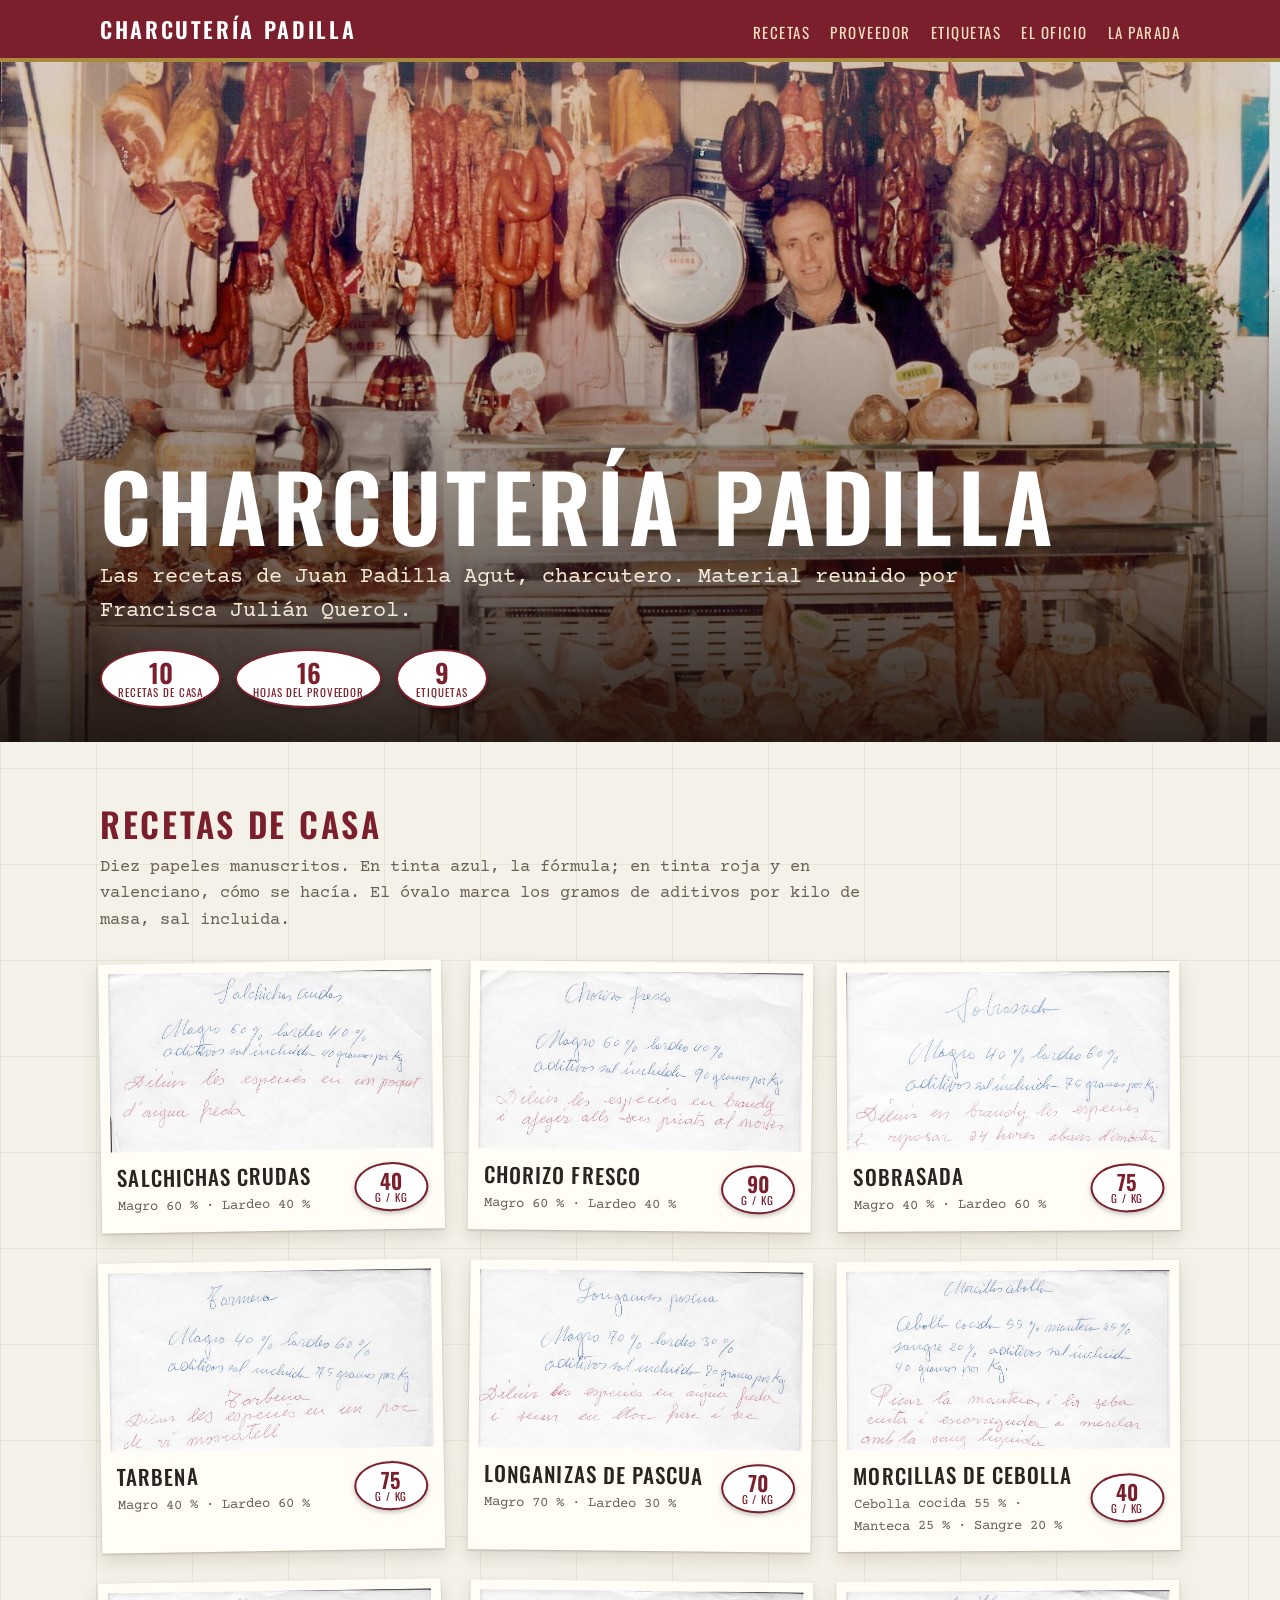
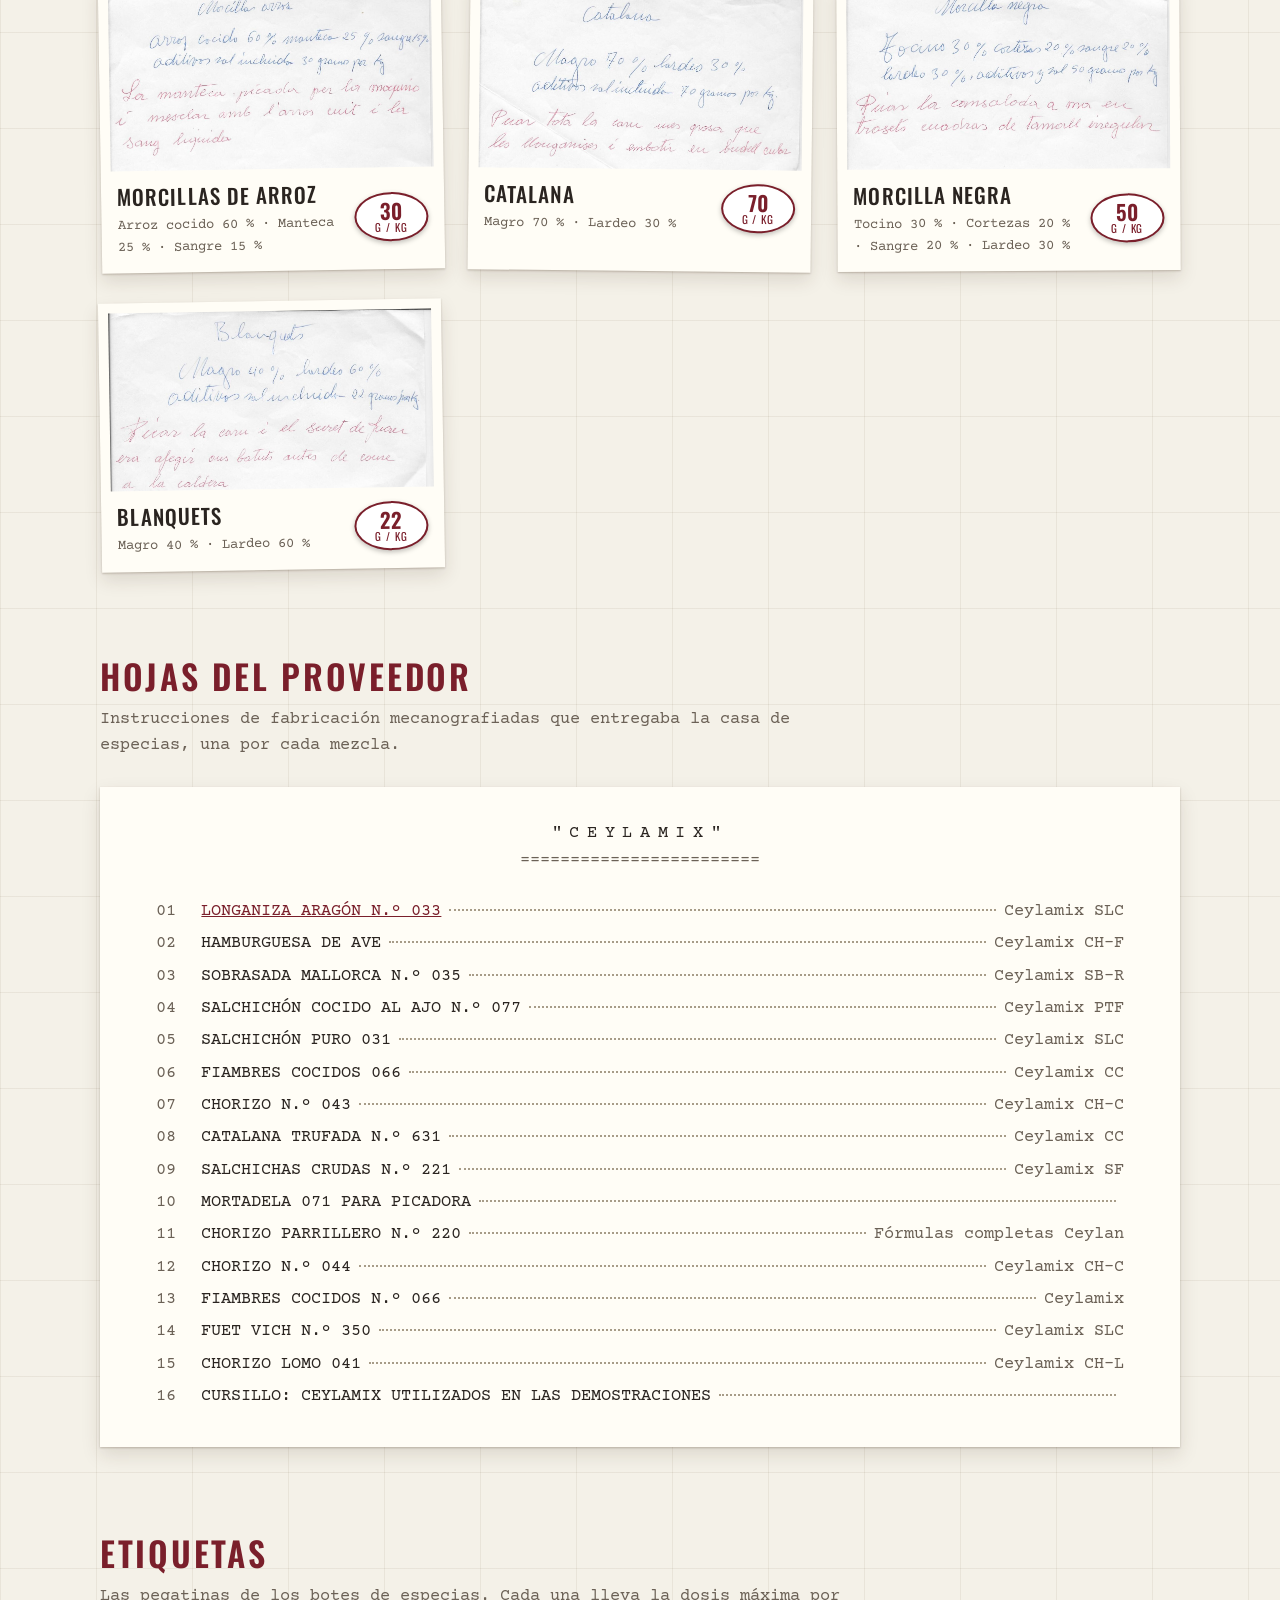
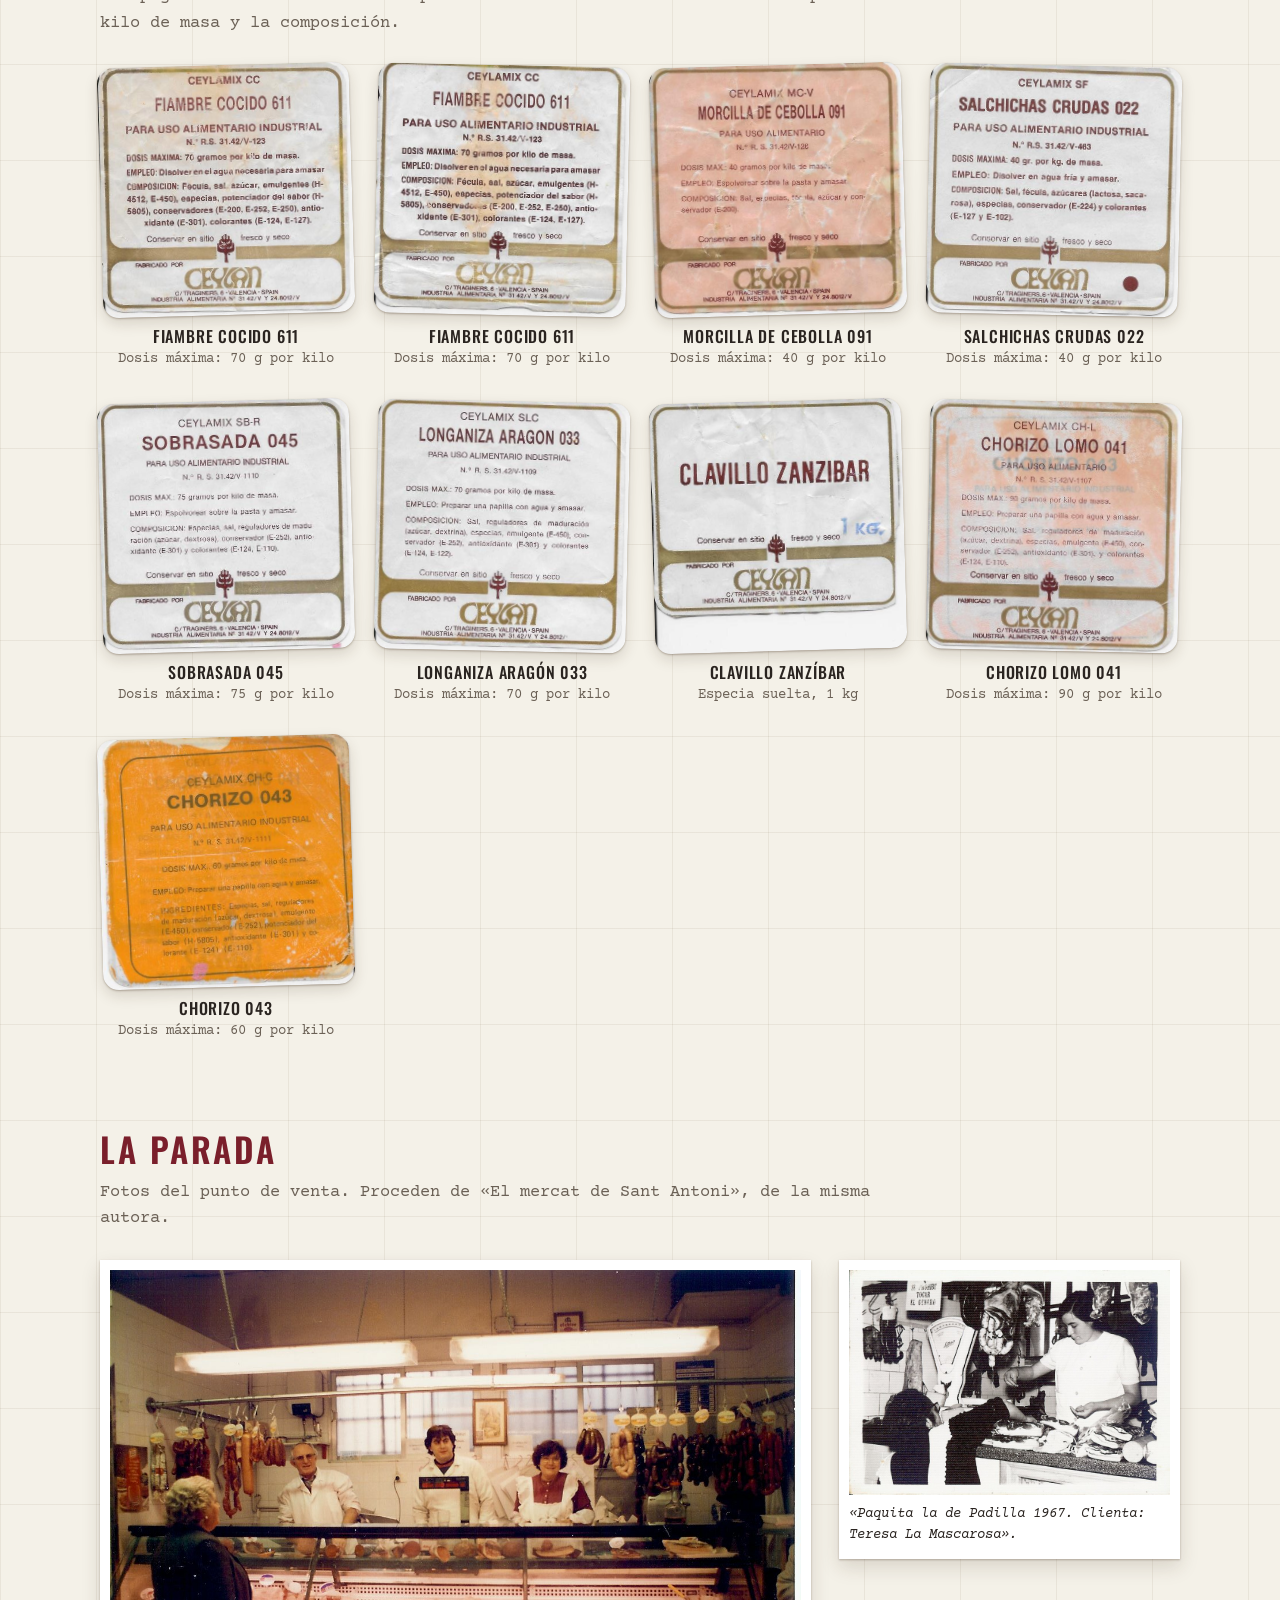
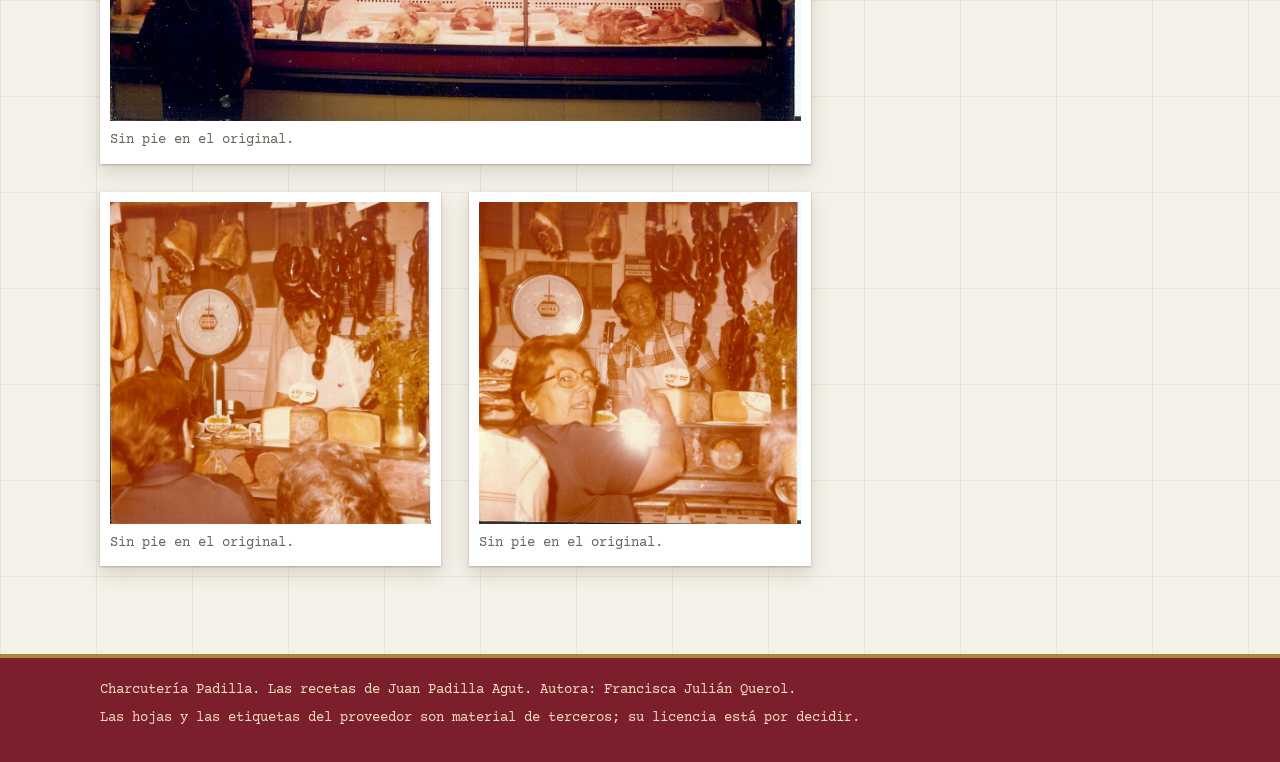
==== maqueta/index.html @ 742980ed "Primera maqueta del sitio y publicación en Pages (T-04) Maqueta estática «El archivador de la parada" ====
<!doctype html>
<html lang="es">
<head>
<meta charset="utf-8">
<meta name="viewport" content="width=device-width, initial-scale=1">
<title>Charcutería Padilla. Las recetas de Juan Padilla Agut</title>
<link rel="stylesheet" href="estilo.css">
</head>
<body>
<header class="rotulo">
  <div class="caja">
    <a class="marca" href="index.html">Charcutería Padilla</a>
    <nav aria-label="Secciones">
      <a href="#recetas">Recetas</a>
      <a href="#proveedor">Proveedor</a>
      <a href="#etiquetas">Etiquetas</a>
      <a href="oficio.html">El oficio</a>
      <a href="#parada">La parada</a>
    </nav>
  </div>
</header>

<div class="portada">
  <img src="img/parada2.jpg" alt="El mostrador de la parada, con los embutidos colgados y la báscula.">
  <div class="titulo">
    <div class="caja">
      <h1>Charcutería Padilla</h1>
      <p>Las recetas de Juan Padilla Agut, charcutero. Material reunido por Francisca Julián Querol.</p>
      <div class="cuentas">
        <span class="precio"><b>10</b><small>recetas de casa</small></span>
        <span class="precio"><b>16</b><small>hojas del proveedor</small></span>
        <span class="precio"><b>9</b><small>etiquetas</small></span>
      </div>
    </div>
  </div>
</div>

<main>
<section id="recetas">
  <div class="caja">
    <h2>Recetas de casa</h2>
    <p class="entradilla">Diez papeles manuscritos. En tinta azul, la fórmula; en tinta roja y en valenciano, cómo se hacía. El óvalo marca los gramos de aditivos por kilo de masa, sal incluida.</p>
    <div class="fichas" id="fichas"></div>
  </div>
</section>

<section id="proveedor">
  <div class="caja">
    <h2>Hojas del proveedor</h2>
    <p class="entradilla">Instrucciones de fabricación mecanografiadas que entregaba la casa de especias, una por cada mezcla.</p>
    <div class="hoja">
      <p class="membrete">"CEYLAMIX"</p>
      <p class="igual" aria-hidden="true">========================</p>
      <ol class="indice" id="indice"></ol>
    </div>
  </div>
</section>

<section id="etiquetas">
  <div class="caja">
    <h2>Etiquetas</h2>
    <p class="entradilla">Las pegatinas de los botes de especias. Cada una lleva la dosis máxima por kilo de masa y la composición.</p>
    <div class="pegatinas" id="pegatinas"></div>
  </div>
</section>

<section id="parada">
  <div class="caja">
    <h2>La parada</h2>
    <p class="entradilla">Fotos del punto de venta. Proceden de «El mercat de Sant Antoni», de la misma autora.</p>
    <div class="fotos">
      <figure class="foto ancha"><img src="img/parada9.jpg" alt="La parada vista de frente, con tres personas detrás de la vitrina y una clienta." loading="lazy"><figcaption>Sin pie en el original.</figcaption></figure>
      <figure class="foto"><img src="img/parada1.jpg" alt="Una mujer joven atiende a una clienta en la parada." loading="lazy"><figcaption><em>«Paquita la de Padilla 1967. Clienta: Teresa La Mascarosa».</em></figcaption></figure>
      <figure class="foto"><img src="img/parada3.jpg" alt="Una mujer despacha junto a la báscula, entre embutidos colgados." loading="lazy"><figcaption>Sin pie en el original.</figcaption></figure>
      <figure class="foto"><img src="img/parada4.jpg" alt="Un hombre sonríe tras el mostrador mientras una clienta señala los quesos." loading="lazy"><figcaption>Sin pie en el original.</figcaption></figure>
    </div>
  </div>
</section>
</main>

<footer>
  <div class="caja">
    <p>Charcutería Padilla. Las recetas de Juan Padilla Agut. Autora: Francisca Julián Querol.</p>
    <p>Las hojas y las etiquetas del proveedor son material de terceros; su licencia está por decidir.</p>
  </div>
</footer>

<script src="datos.js"></script>
<script>
const g = (n) => n.toLocaleString("es-ES");
document.getElementById("fichas").innerHTML = RECETAS.filter(r => r.tipo === "casa").map(r => `
  <a class="ficha" href="receta.html?r=${r.id}">
    <img src="img/${r.papel}.jpg" alt="Papel manuscrito de la receta «${r.titulo}»." loading="lazy">
    <div class="pie">
      <div>
        <h3>${r.titulo}</h3>
        <p class="formula">${r.formula.map(([n, p]) => `${n} ${p} %`).join(" · ")}</p>
      </div>
      <span class="precio" title="Aditivos por kilo de masa, sal incluida"><b>${g(r.aditivos)}</b><small>g / kg</small></span>
    </div>
  </a>`).join("");

document.getElementById("indice").innerHTML = PROVEEDOR.map(([n, t, gama, id]) => `
  <li><span class="n">${n}</span>
    <span class="t">${id ? `<a href="receta.html?r=${id}">${t}</a>` : t}</span>
    <span class="puntos" aria-hidden="true"></span>
    <span class="g">${gama || ""}</span></li>`).join("");

document.getElementById("pegatinas").innerHTML = Object.entries(ETIQUETAS).map(([n, e]) => `
  <figure class="pegatina">
    <img src="img/etiqueta${n}.jpg" alt="Etiqueta Ceylan: ${e.nombre}." loading="lazy">
    <figcaption><b>${e.nombre}</b>${e.dosis ? `Dosis máxima: ${e.dosis} g por kilo` : "Especia suelta, 1 kg"}</figcaption>
  </figure>`).join("");
</script>
</body>
</html>
---- maqueta/estilo.css ----
/* Maqueta «El archivador de la parada».
   La paleta sale del material: el granate y el oro de las etiquetas Ceylan, el blanco de azulejo
   de la parada, las tintas azul y roja de los manuscritos y el naranja de las fotos de los 70. */
@import url("https://fonts.googleapis.com/css2?family=Courier+Prime:ital,wght@0,400;0,700;1,400&family=Oswald:wght@400;500;600&display=swap");

:root {
  --azulejo: #f4f1e8;
  --papel: #fffdf6;
  --papel-viejo: #efe6cf;
  --tinta: #2a2420;
  --tinta-suave: #6b6156;
  --granate: #7a1f2b;
  --oro: #a98a3d;
  --pimenton: #b8432a;
  --naranja: #e08a2c;
  --azul: #2c4a9a;
  --rojo: #c2314c;
  --linea: #d9cfb8;
  --rotulo: "Oswald", "Arial Narrow", sans-serif;
  --maquina: "Courier Prime", "Courier New", monospace;
  --ancho: 1120px;
}

* { box-sizing: border-box; }
html { scroll-behavior: smooth; }
body {
  margin: 0;
  color: var(--tinta);
  font-family: var(--maquina);
  font-size: 17px;
  line-height: 1.55;
  /* azulejo blanco de mercado: junta fina cada 96 px */
  background-color: var(--azulejo);
  background-image:
    linear-gradient(to right, rgba(120, 100, 70, .09) 1px, transparent 1px),
    linear-gradient(to bottom, rgba(120, 100, 70, .09) 1px, transparent 1px);
  background-size: 96px 96px;
}
img { max-width: 100%; display: block; }
a { color: var(--granate); }
a:focus-visible, button:focus-visible, input:focus-visible { outline: 3px solid var(--naranja); outline-offset: 2px; }

.caja { max-width: var(--ancho); margin: 0 auto; padding: 0 20px; }

/* ---------- cabecera: el rótulo de la parada ---------- */
.rotulo {
  background: var(--granate);
  color: #fff;
  border-bottom: 4px solid var(--oro);
}
.rotulo .caja { display: flex; flex-wrap: wrap; align-items: baseline; gap: 6px 28px; padding-top: 12px; padding-bottom: 10px; }
.rotulo .marca {
  font-family: var(--rotulo); font-weight: 600; font-size: 22px; letter-spacing: .12em;
  text-transform: uppercase; color: #fff; text-decoration: none;
}
.rotulo nav { display: flex; flex-wrap: wrap; gap: 4px 20px; margin-left: auto; }
.rotulo nav a {
  font-family: var(--rotulo); font-size: 15px; letter-spacing: .1em; text-transform: uppercase;
  color: #f3dfc0; text-decoration: none; padding: 2px 0; border-bottom: 2px solid transparent;
}
.rotulo nav a:hover { border-bottom-color: var(--oro); color: #fff; }

/* ---------- portada ---------- */
.portada { position: relative; background: #1d1512; }
.portada img { width: 100%; height: min(76vh, 680px); object-fit: cover; object-position: 50% 38%; opacity: .92; }
.portada::after {
  content: ""; position: absolute; inset: 0;
  background: linear-gradient(to top, rgba(20, 12, 8, .88) 0%, rgba(20, 12, 8, .25) 48%, rgba(20, 12, 8, 0) 70%);
}
.portada .titulo { position: absolute; left: 0; right: 0; bottom: 0; z-index: 1; padding-bottom: 34px; color: #fff; }
.portada h1 {
  font-family: var(--rotulo); font-weight: 600; text-transform: uppercase; letter-spacing: .06em;
  font-size: clamp(40px, 8vw, 92px); line-height: 1; margin: 0 0 10px;
}
.portada p { margin: 0; font-size: clamp(17px, 2.2vw, 22px); max-width: 40em; color: #f6ead6; }

/* etiqueta de precio ovalada, como las que se ven sobre los quesos */
.precio {
  display: inline-flex; flex-direction: column; align-items: center; justify-content: center;
  min-width: 92px; padding: 8px 16px; border-radius: 50%;
  background: #fff; color: var(--granate); border: 2px solid var(--granate);
  font-family: var(--rotulo); line-height: 1.05; text-align: center;
  box-shadow: 0 2px 5px rgba(0, 0, 0, .25);
}
.precio b { font-size: 26px; font-weight: 600; }
.precio small { font-size: 11px; letter-spacing: .08em; text-transform: uppercase; }

.cuentas { display: flex; flex-wrap: wrap; gap: 14px; margin-top: 20px; }

/* ---------- secciones ---------- */
section { padding: 56px 0 24px; }
h2 {
  font-family: var(--rotulo); font-weight: 600; text-transform: uppercase; letter-spacing: .08em;
  font-size: 34px; color: var(--granate); margin: 0 0 4px;
}
h2 + .entradilla { margin: 0 0 28px; max-width: 46em; color: var(--tinta-suave); }
.subraya { font-family: var(--maquina); color: var(--oro); letter-spacing: 0; margin: -2px 0 12px; overflow: hidden; white-space: nowrap; }

/* ---------- fichas de receta manuscrita ---------- */
.fichas { display: grid; grid-template-columns: repeat(auto-fill, minmax(300px, 1fr)); gap: 30px 26px; }
.ficha {
  position: relative; display: block; text-decoration: none; color: inherit;
  background: var(--papel); padding: 10px 10px 14px;
  box-shadow: 0 1px 2px rgba(60, 40, 20, .25), 0 8px 18px rgba(60, 40, 20, .13);
  transition: transform .18s ease, box-shadow .18s ease;
}
.ficha:nth-child(3n+1) { transform: rotate(-.9deg); }
.ficha:nth-child(3n+2) { transform: rotate(.6deg); }
.ficha:nth-child(3n) { transform: rotate(-.3deg); }
.ficha:hover, .ficha:focus-visible { transform: rotate(0) translateY(-4px); box-shadow: 0 2px 3px rgba(60, 40, 20, .25), 0 16px 28px rgba(60, 40, 20, .2); }
.ficha img { width: 100%; aspect-ratio: 1275 / 705; object-fit: cover; }
.ficha .pie { display: flex; align-items: center; justify-content: space-between; gap: 10px; padding: 10px 6px 0; }
.ficha h3 { font-family: var(--rotulo); font-weight: 500; font-size: 21px; letter-spacing: .05em; text-transform: uppercase; margin: 0; color: var(--tinta); }
.ficha .formula { font-size: 14px; color: var(--tinta-suave); margin: 2px 0 0; }
.ficha .precio { min-width: 74px; padding: 6px 10px; flex-shrink: 0; }
.ficha .precio b { font-size: 21px; }

/* ---------- índice mecanografiado del proveedor ---------- */
.hoja {
  background: var(--papel); padding: 34px clamp(18px, 5vw, 56px);
  box-shadow: 0 1px 2px rgba(60, 40, 20, .25), 0 8px 18px rgba(60, 40, 20, .13);
}
.hoja .membrete { text-align: center; letter-spacing: .45em; margin: 0; }
.hoja .igual { text-align: center; margin: 0 0 22px; overflow: hidden; white-space: nowrap; color: var(--tinta-suave); }
.indice { list-style: none; margin: 0; padding: 0; }
.indice li { display: flex; align-items: baseline; gap: 8px; padding: 3px 0; }
.indice .n { color: var(--tinta-suave); width: 2.2em; flex-shrink: 0; }
.indice .t { text-transform: uppercase; }
.indice .puntos { flex: 1; min-width: 20px; border-bottom: 2px dotted #a79c88; transform: translateY(-4px); }
.indice .g { color: var(--tinta-suave); text-align: right; }
.indice .pend { font-size: 13px; color: var(--tinta-suave); }
@media (max-width: 640px) { .indice .g { display: none; } }

/* ---------- etiquetas como pegatinas ---------- */
.pegatinas { display: grid; grid-template-columns: repeat(auto-fill, minmax(200px, 1fr)); gap: 30px 24px; }
.pegatina { margin: 0; text-align: center; }
.pegatina img {
  border-radius: 16px; background: #fff;
  box-shadow: 0 1px 2px rgba(60, 40, 20, .3), 0 6px 14px rgba(60, 40, 20, .15);
  transition: transform .18s ease;
}
.pegatina:nth-child(odd) img { transform: rotate(-1.6deg); }
.pegatina:nth-child(even) img { transform: rotate(1.2deg); }
.pegatina:hover img { transform: rotate(0) scale(1.03); }
.pegatina figcaption { font-size: 14px; margin-top: 10px; color: var(--tinta-suave); }
.pegatina figcaption b { display: block; font-family: var(--rotulo); font-weight: 500; font-size: 16px; letter-spacing: .05em; text-transform: uppercase; color: var(--tinta); }

/* ---------- fotos de la parada, como copias de los 70 ---------- */
.fotos { display: grid; grid-template-columns: repeat(auto-fill, minmax(260px, 1fr)); gap: 28px; align-items: start; }
.foto { margin: 0; background: #fff; padding: 10px 10px 12px; box-shadow: 0 1px 2px rgba(60, 40, 20, .3), 0 8px 18px rgba(60, 40, 20, .15); }
.foto.ancha { grid-column: span 2; }
@media (max-width: 640px) { .foto.ancha { grid-column: auto; } }
.foto figcaption { font-size: 14px; padding-top: 9px; min-height: 2.2em; color: var(--tinta-suave); }
.foto figcaption em { color: var(--tinta); }

/* ---------- página de receta ---------- */
.miga { font-size: 14px; padding: 22px 0 0; color: var(--tinta-suave); }
.cab-receta { padding: 10px 0 26px; }
.cab-receta .clase { font-family: var(--rotulo); letter-spacing: .14em; text-transform: uppercase; font-size: 14px; color: var(--oro); margin: 0; }
.cab-receta h1 { font-family: var(--rotulo); font-weight: 600; text-transform: uppercase; letter-spacing: .05em; font-size: clamp(36px, 6vw, 62px); line-height: 1.05; color: var(--granate); margin: 2px 0 0; }

.pestanas { display: none; gap: 0; margin-bottom: 18px; border: 2px solid var(--granate); width: max-content; }
.pestanas button {
  font-family: var(--rotulo); font-size: 15px; letter-spacing: .1em; text-transform: uppercase;
  padding: 7px 18px; border: 0; background: transparent; color: var(--granate); cursor: pointer;
}
.pestanas button[aria-pressed="true"] { background: var(--granate); color: #fff; }

.dos { display: grid; grid-template-columns: minmax(0, 1.05fr) minmax(0, 1fr); gap: 36px; align-items: start; }
@media (max-width: 900px) {
  .pestanas { display: flex; }
  .dos { grid-template-columns: 1fr; }
  .dos[data-ver="papel"] .lado-receta, .dos[data-ver="receta"] .lado-papel { display: none; }
}
.lado-papel figure { margin: 0; background: #fff; padding: 10px; box-shadow: 0 1px 2px rgba(60, 40, 20, .3), 0 10px 24px rgba(60, 40, 20, .16); transform: rotate(-.5deg); }
.lado-papel figcaption { font-size: 13px; color: var(--tinta-suave); padding-top: 8px; }

.transcrita { background: var(--papel); padding: 30px clamp(18px, 4vw, 40px) 32px; box-shadow: 0 1px 2px rgba(60, 40, 20, .25), 0 8px 18px rgba(60, 40, 20, .13); }
.transcrita h2 { font-size: 15px; letter-spacing: .14em; color: var(--tinta-suave); font-weight: 500; margin: 0 0 2px; }
.transcrita h2:not(:first-child) { margin-top: 28px; }
.transcrita .raya { border: 0; border-top: 1px solid var(--tinta); width: 11em; margin: 0 0 12px; }
.lineas { list-style: none; margin: 0; padding: 0; }
.lineas li { display: flex; align-items: baseline; gap: 8px; padding: 2px 0; }
.lineas .puntos { flex: 1; min-width: 16px; border-bottom: 2px dotted #a79c88; transform: translateY(-4px); }
.lineas .v { font-weight: 700; white-space: nowrap; }
.tinta-azul { color: var(--azul); }
.tinta-roja { color: var(--rojo); }
.nota-roja { font-style: italic; font-size: 19px; margin: 0; color: var(--rojo); }
.nota-es { margin: 8px 0 0; font-size: 15px; color: var(--tinta-suave); }
.tachado { text-decoration: line-through; text-decoration-color: var(--azul); text-decoration-thickness: 2px; color: var(--tinta-suave); }
.aviso { font-size: 14px; color: var(--tinta-suave); border-left: 3px solid var(--oro); padding: 2px 0 2px 12px; margin: 18px 0 0; }
.transcrita p { margin: 0 0 12px; }

/* la báscula */
.bascula { margin-top: 30px; background: #fbf7ea; border: 1px solid var(--linea); padding: 18px 20px 16px; }
.bascula h2 { font-family: var(--rotulo); font-size: 18px; letter-spacing: .1em; color: var(--granate); font-weight: 600; margin: 0 0 10px; }
.bascula label { display: flex; flex-wrap: wrap; align-items: center; gap: 10px; }
.bascula input {
  font-family: var(--maquina); font-size: 22px; font-weight: 700; width: 5.2em; padding: 4px 8px; text-align: right;
  border: 2px solid var(--granate); background: #fff; color: var(--tinta);
}
.tique { margin: 14px 0 0; padding: 12px 0 0; border-top: 2px dashed var(--linea); }
.tique .total { border-top: 1px solid var(--tinta); margin-top: 6px; padding-top: 6px; }

/* la etiqueta pegada en la ficha */
.pegada { display: flex; gap: 18px; align-items: center; margin-top: 30px; }
.pegada img { width: 170px; flex-shrink: 0; border-radius: 13px; transform: rotate(-3deg); box-shadow: 0 1px 2px rgba(60, 40, 20, .3), 0 6px 14px rgba(60, 40, 20, .18); }
.pegada p { margin: 0; font-size: 15px; }
.pegada b { font-family: var(--rotulo); font-weight: 500; letter-spacing: .05em; text-transform: uppercase; font-size: 17px; }
.sello { display: inline-block; font-family: var(--rotulo); font-size: 12px; letter-spacing: .12em; text-transform: uppercase; padding: 1px 8px; border: 1.5px solid currentColor; margin-bottom: 4px; }
.sello.seguro { color: #2f6b3a; }
.sello.posible { color: var(--pimenton); }

.otras { display: flex; justify-content: space-between; gap: 20px; flex-wrap: wrap; padding: 44px 0 0; font-size: 15px; }

/* ---------- el oficio ---------- */
.oficio { display: grid; grid-template-columns: minmax(0, 1fr) minmax(0, 1fr); gap: 34px; align-items: start; }
@media (max-width: 800px) { .oficio { grid-template-columns: 1fr; } }
.oficio figure { margin: 0; background: #fff; padding: 10px; box-shadow: 0 1px 2px rgba(60, 40, 20, .3), 0 10px 24px rgba(60, 40, 20, .16); }
.oficio figure.giro { transform: rotate(.7deg); }
.oficio figcaption { font-size: 13px; color: var(--tinta-suave); padding-top: 8px; }
.oficio ol { padding-left: 1.4em; margin: 0; }
.oficio ol li { margin-bottom: 8px; }
.ilegible { color: var(--tinta-suave); font-style: italic; }

/* ---------- pie ---------- */
footer { margin-top: 64px; background: var(--granate); color: #f3dfc0; border-top: 4px solid var(--oro); font-size: 14px; }
footer .caja { padding-top: 22px; padding-bottom: 26px; }
footer p { margin: 0 0 6px; max-width: 60em; }

@media (prefers-reduced-motion: reduce) {
  * { transition: none !important; scroll-behavior: auto !important; }
}
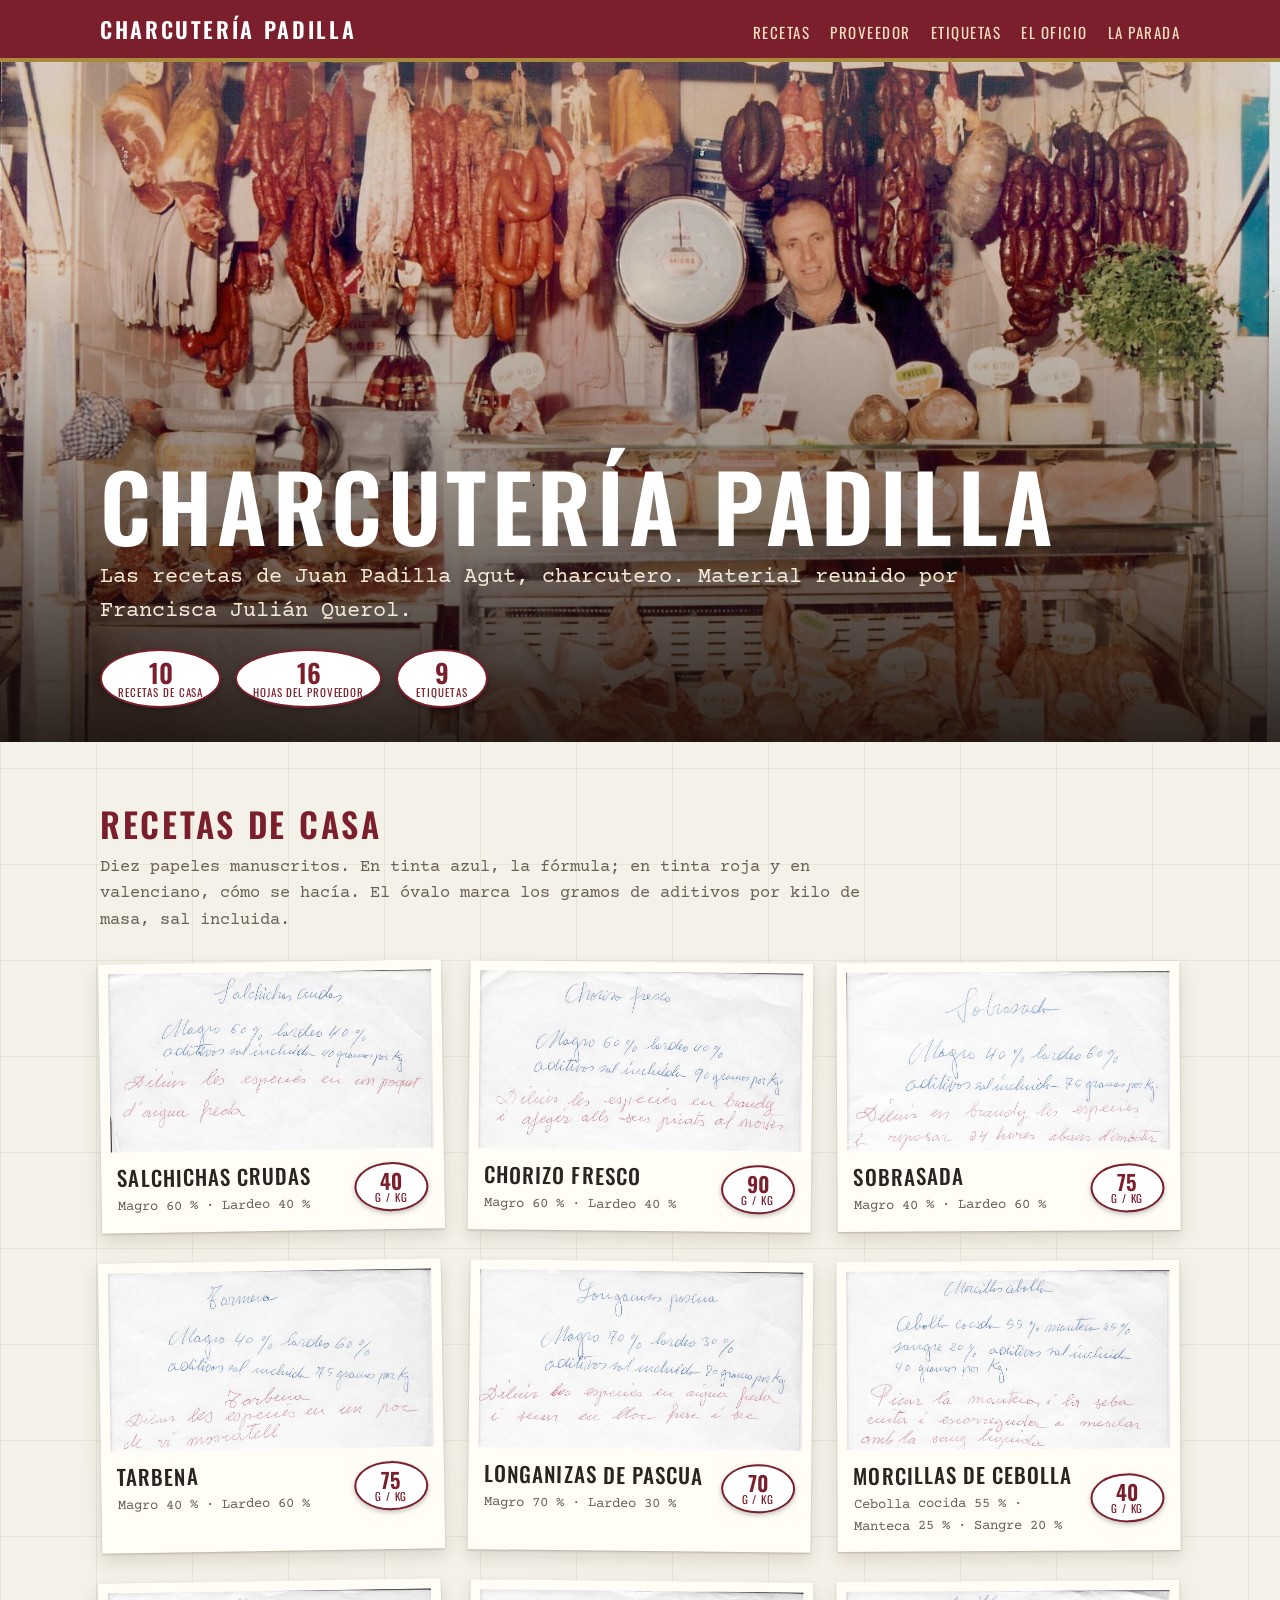
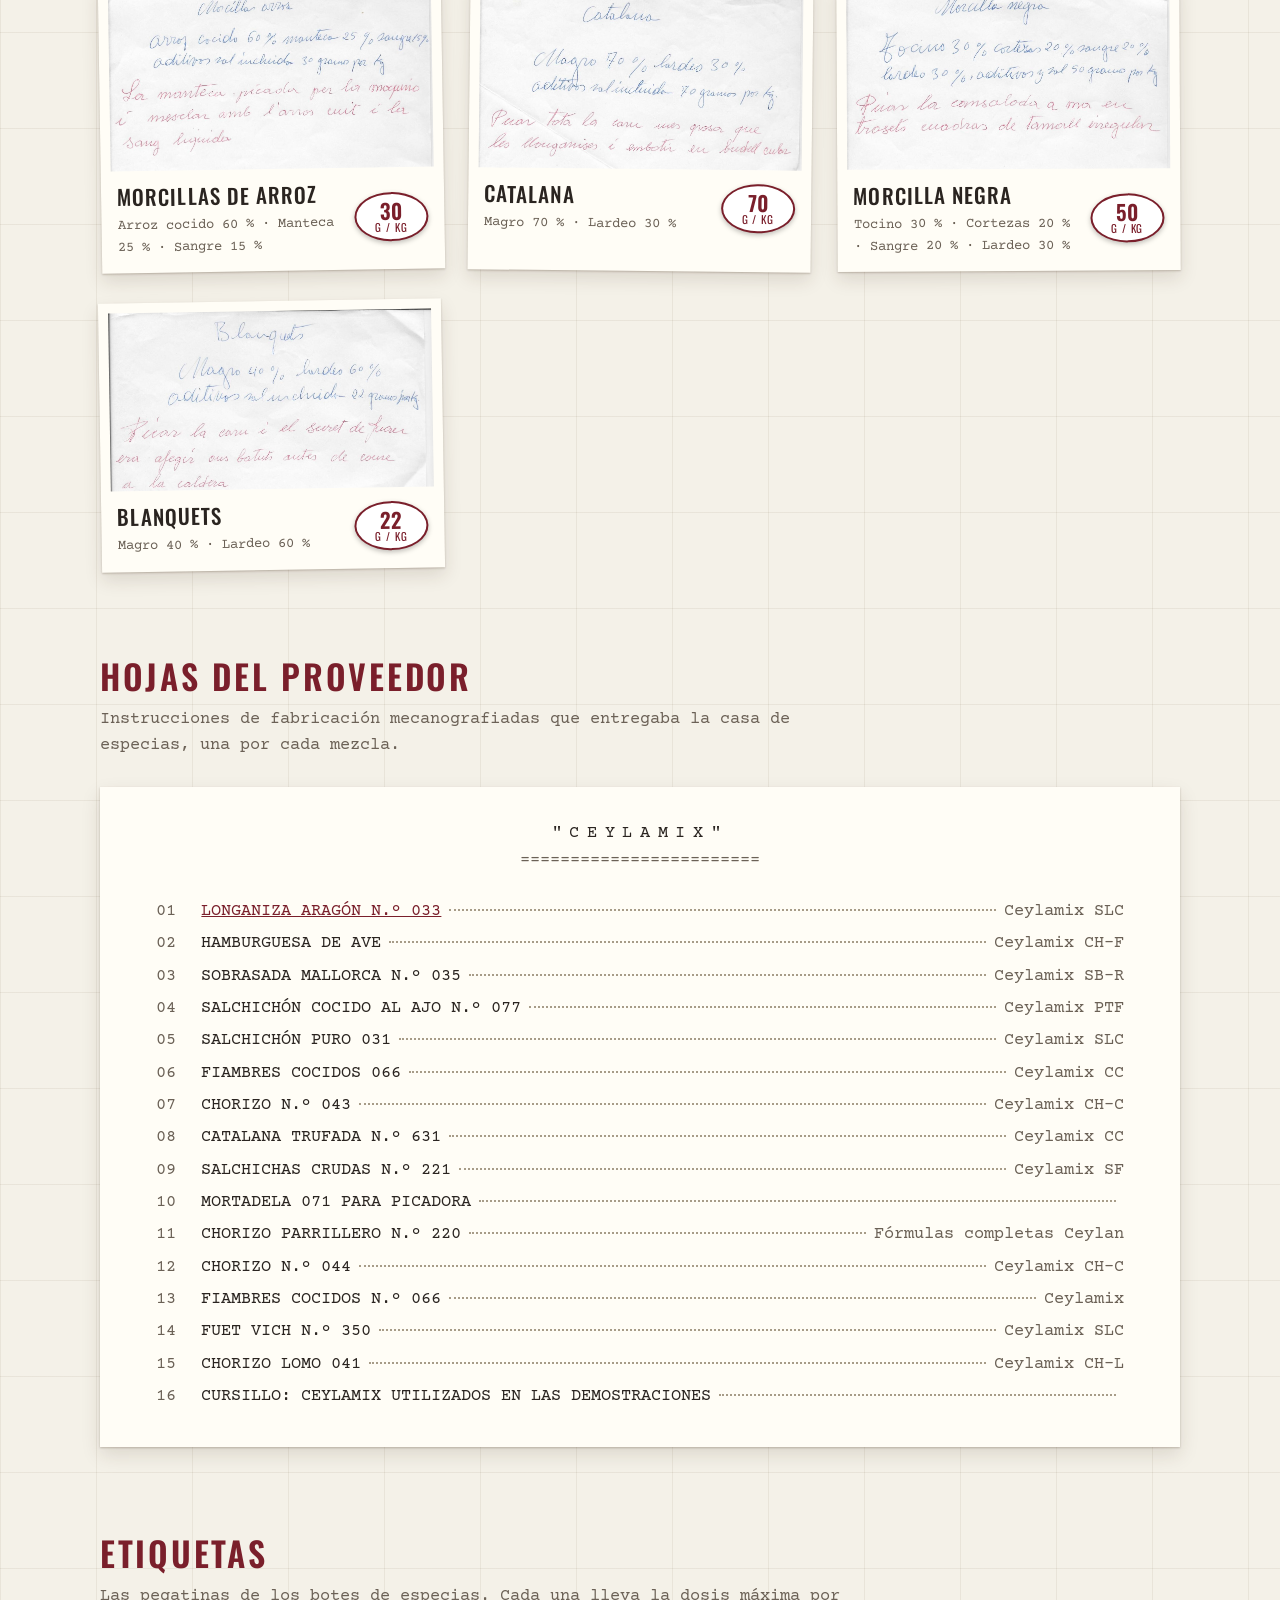
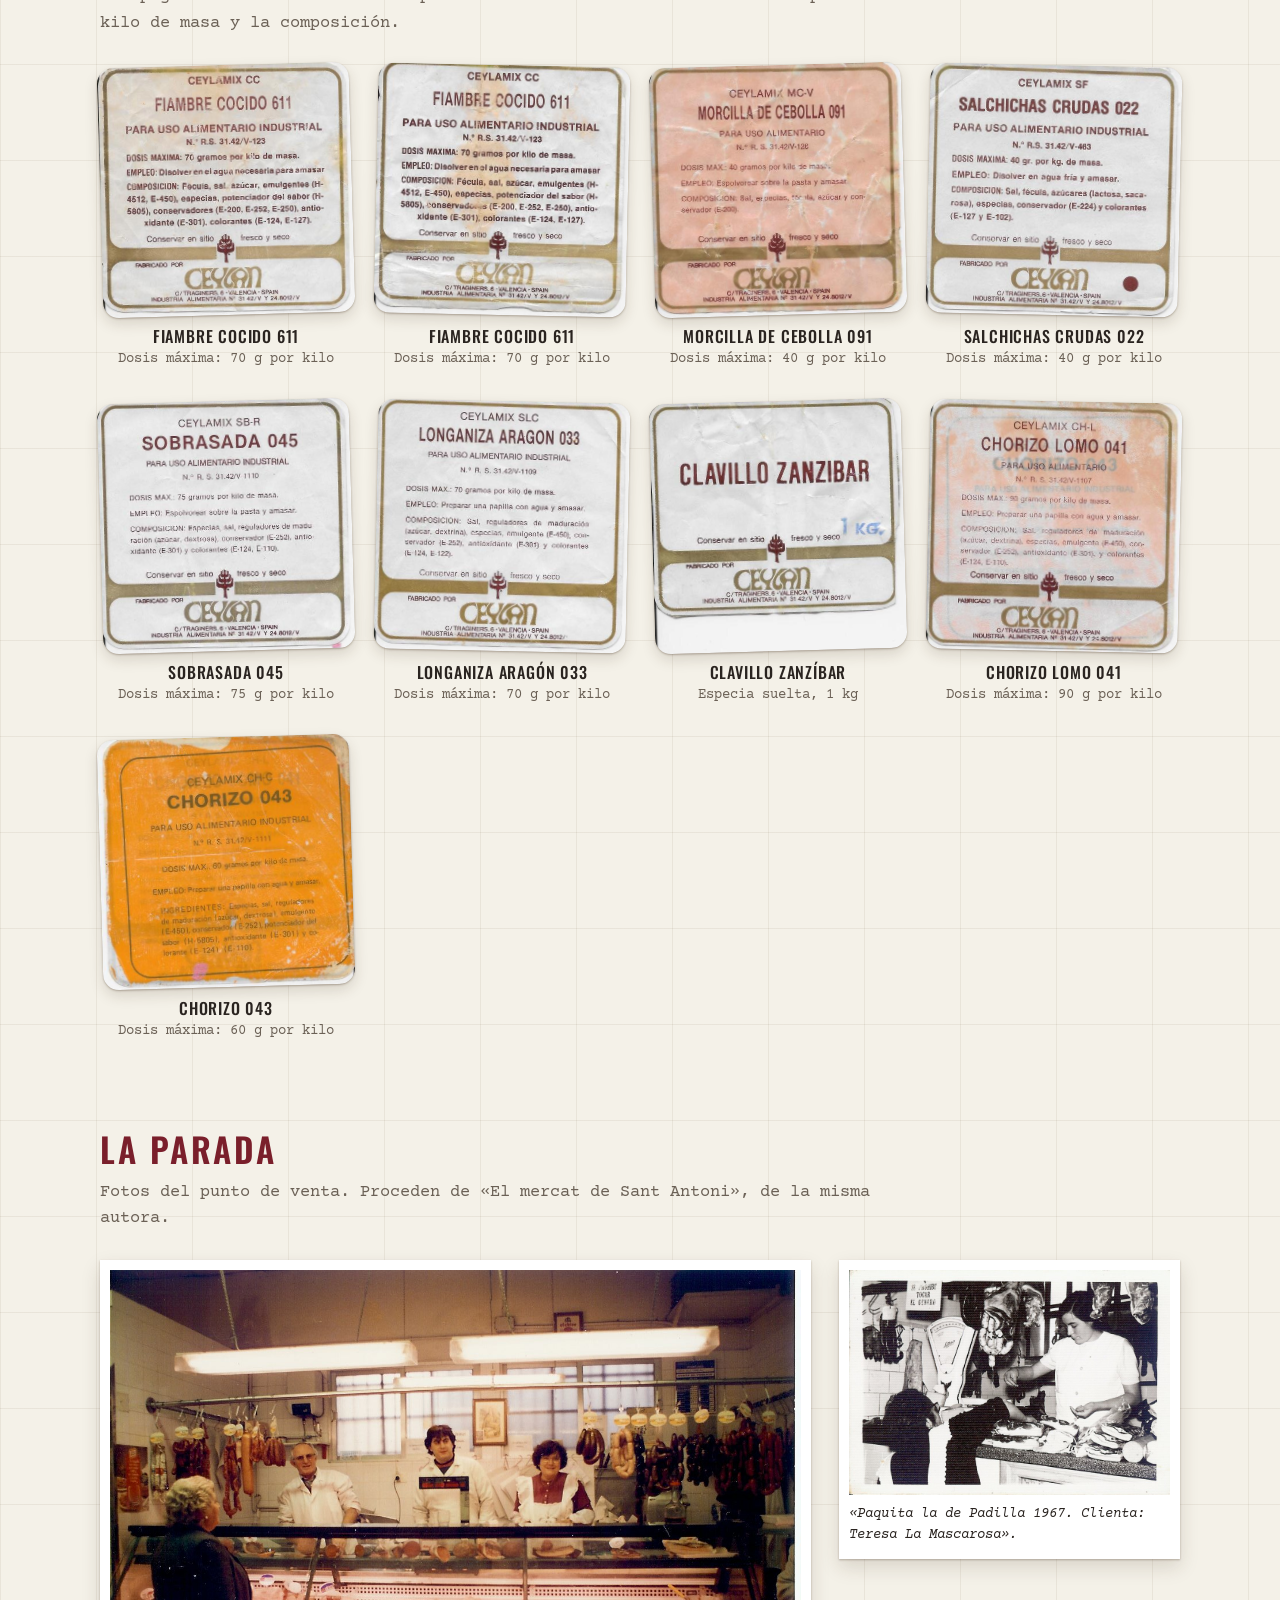
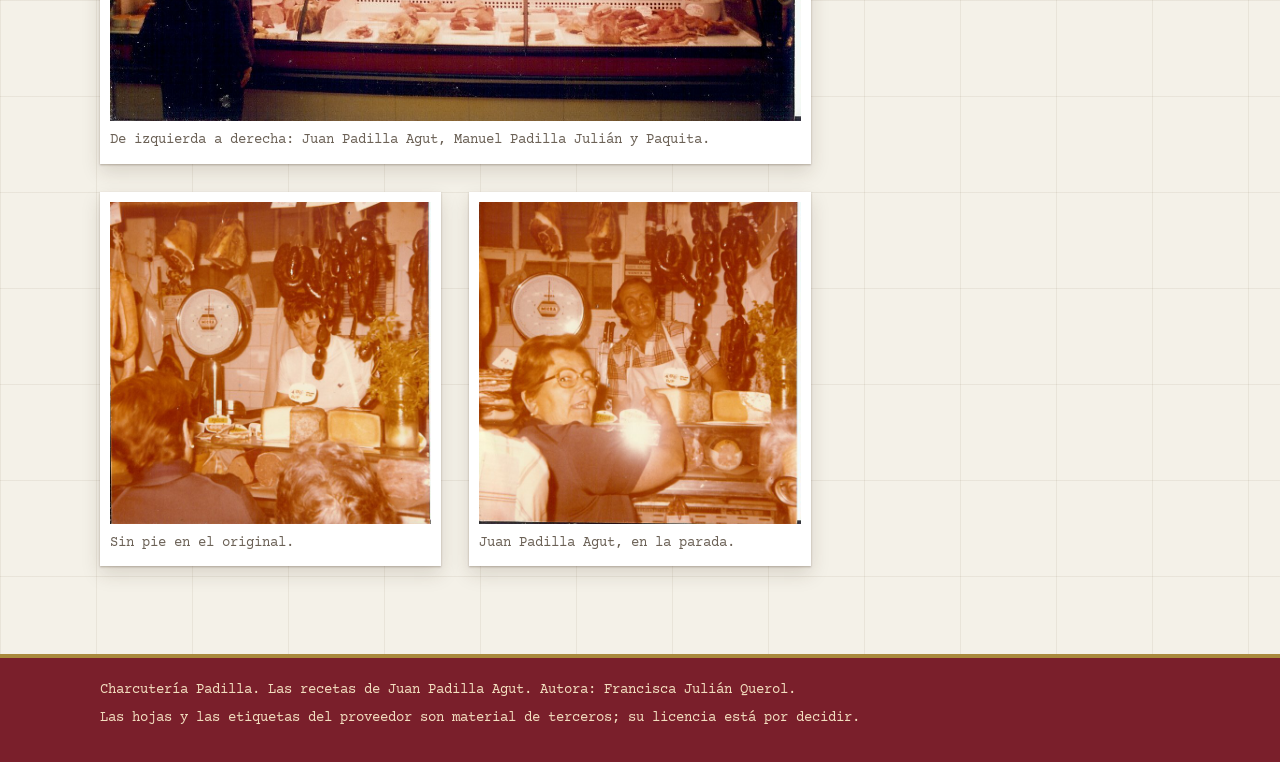
==== commit 849a0c54: "Identifica a las personas de dos fotos de la parada (T-09, parcial) parada4: Juan Padilla Agut. para" ====
--- a/maqueta/index.html
+++ b/maqueta/index.html
@@ -69,10 +69,10 @@
     <h2>La parada</h2>
     <p class="entradilla">Fotos del punto de venta. Proceden de «El mercat de Sant Antoni», de la misma autora.</p>
     <div class="fotos">
-      <figure class="foto ancha"><img src="img/parada9.jpg" alt="La parada vista de frente, con tres personas detrás de la vitrina y una clienta." loading="lazy"><figcaption>Sin pie en el original.</figcaption></figure>
+      <figure class="foto ancha"><img src="img/parada9.jpg" alt="La parada vista de frente: tras la vitrina, Juan Padilla Agut, Manuel Padilla Julián y Paquita; delante, una clienta de espaldas." loading="lazy"><figcaption>De izquierda a derecha: Juan Padilla Agut, Manuel Padilla Julián y Paquita.</figcaption></figure>
       <figure class="foto"><img src="img/parada1.jpg" alt="Una mujer joven atiende a una clienta en la parada." loading="lazy"><figcaption><em>«Paquita la de Padilla 1967. Clienta: Teresa La Mascarosa».</em></figcaption></figure>
       <figure class="foto"><img src="img/parada3.jpg" alt="Una mujer despacha junto a la báscula, entre embutidos colgados." loading="lazy"><figcaption>Sin pie en el original.</figcaption></figure>
-      <figure class="foto"><img src="img/parada4.jpg" alt="Un hombre sonríe tras el mostrador mientras una clienta señala los quesos." loading="lazy"><figcaption>Sin pie en el original.</figcaption></figure>
+      <figure class="foto"><img src="img/parada4.jpg" alt="Juan Padilla Agut sonríe tras el mostrador mientras una clienta señala los quesos." loading="lazy"><figcaption>Juan Padilla Agut, en la parada.</figcaption></figure>
     </div>
   </div>
 </section>
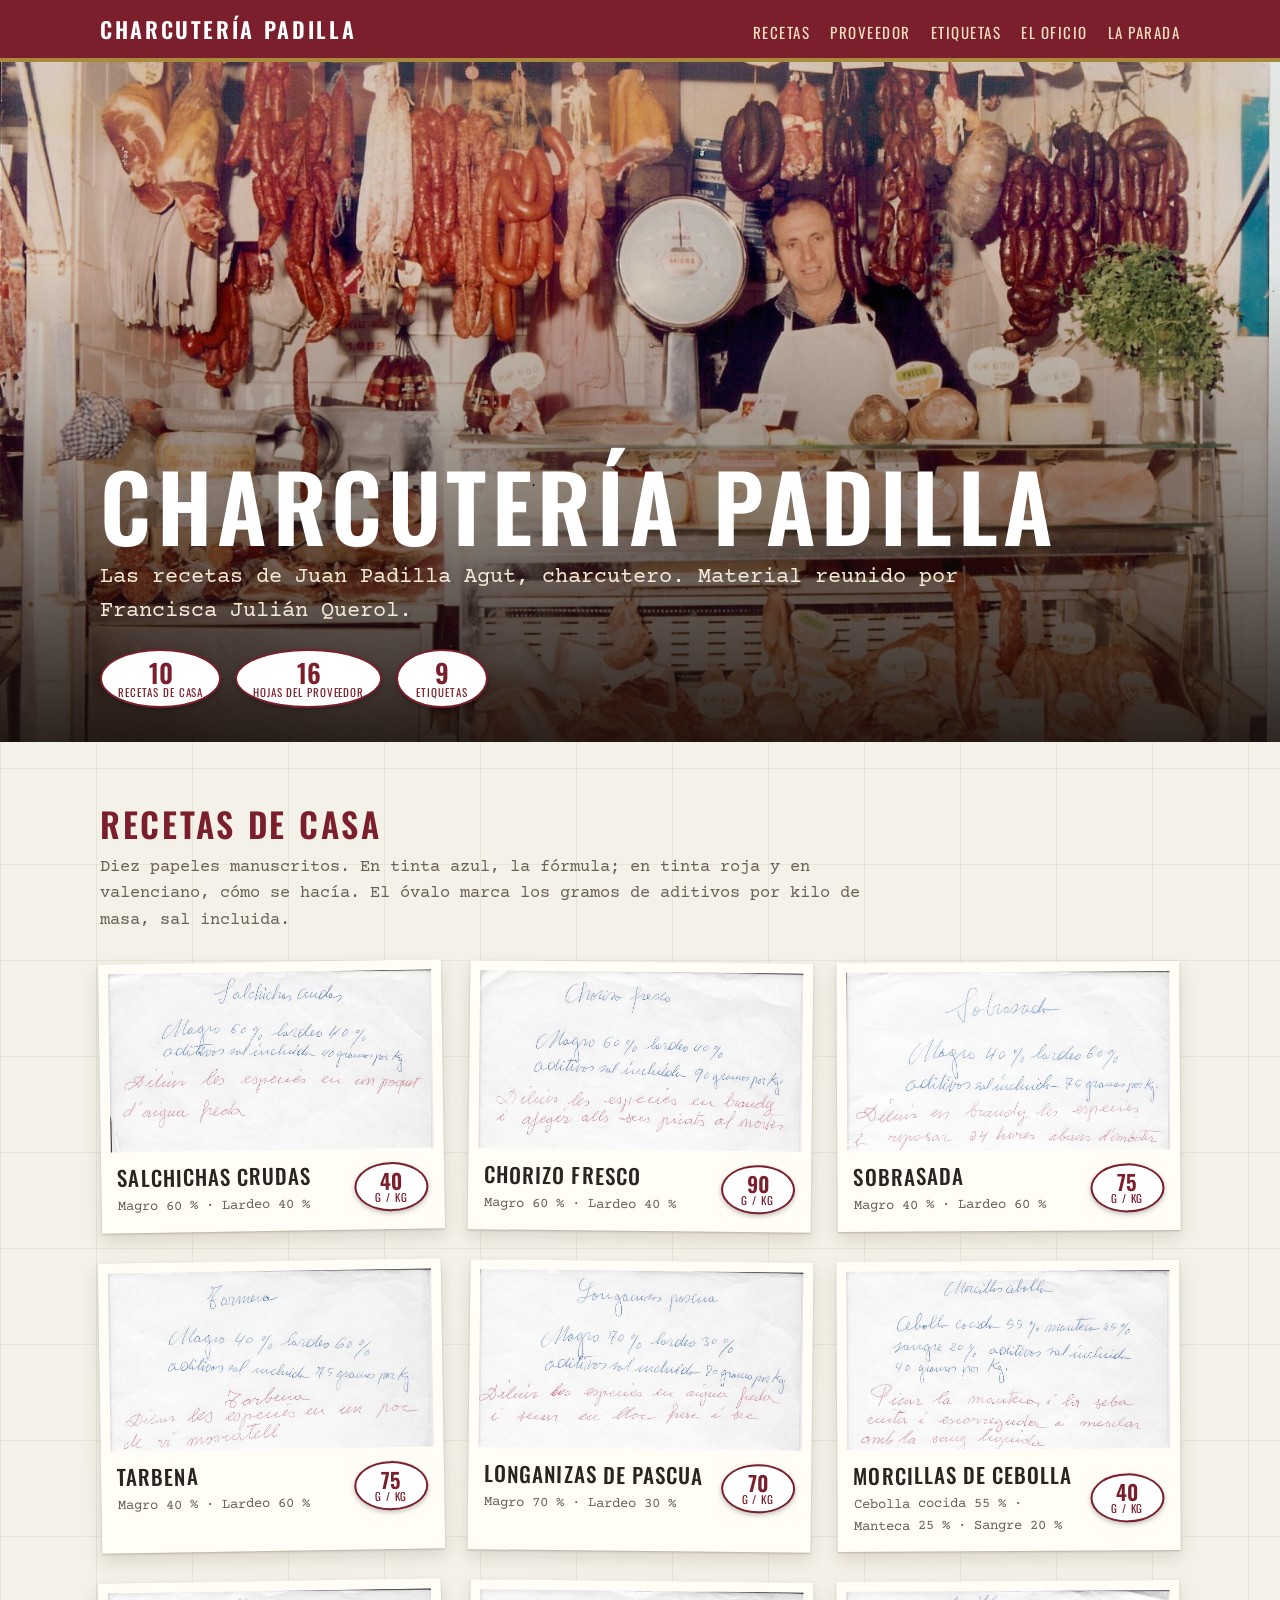
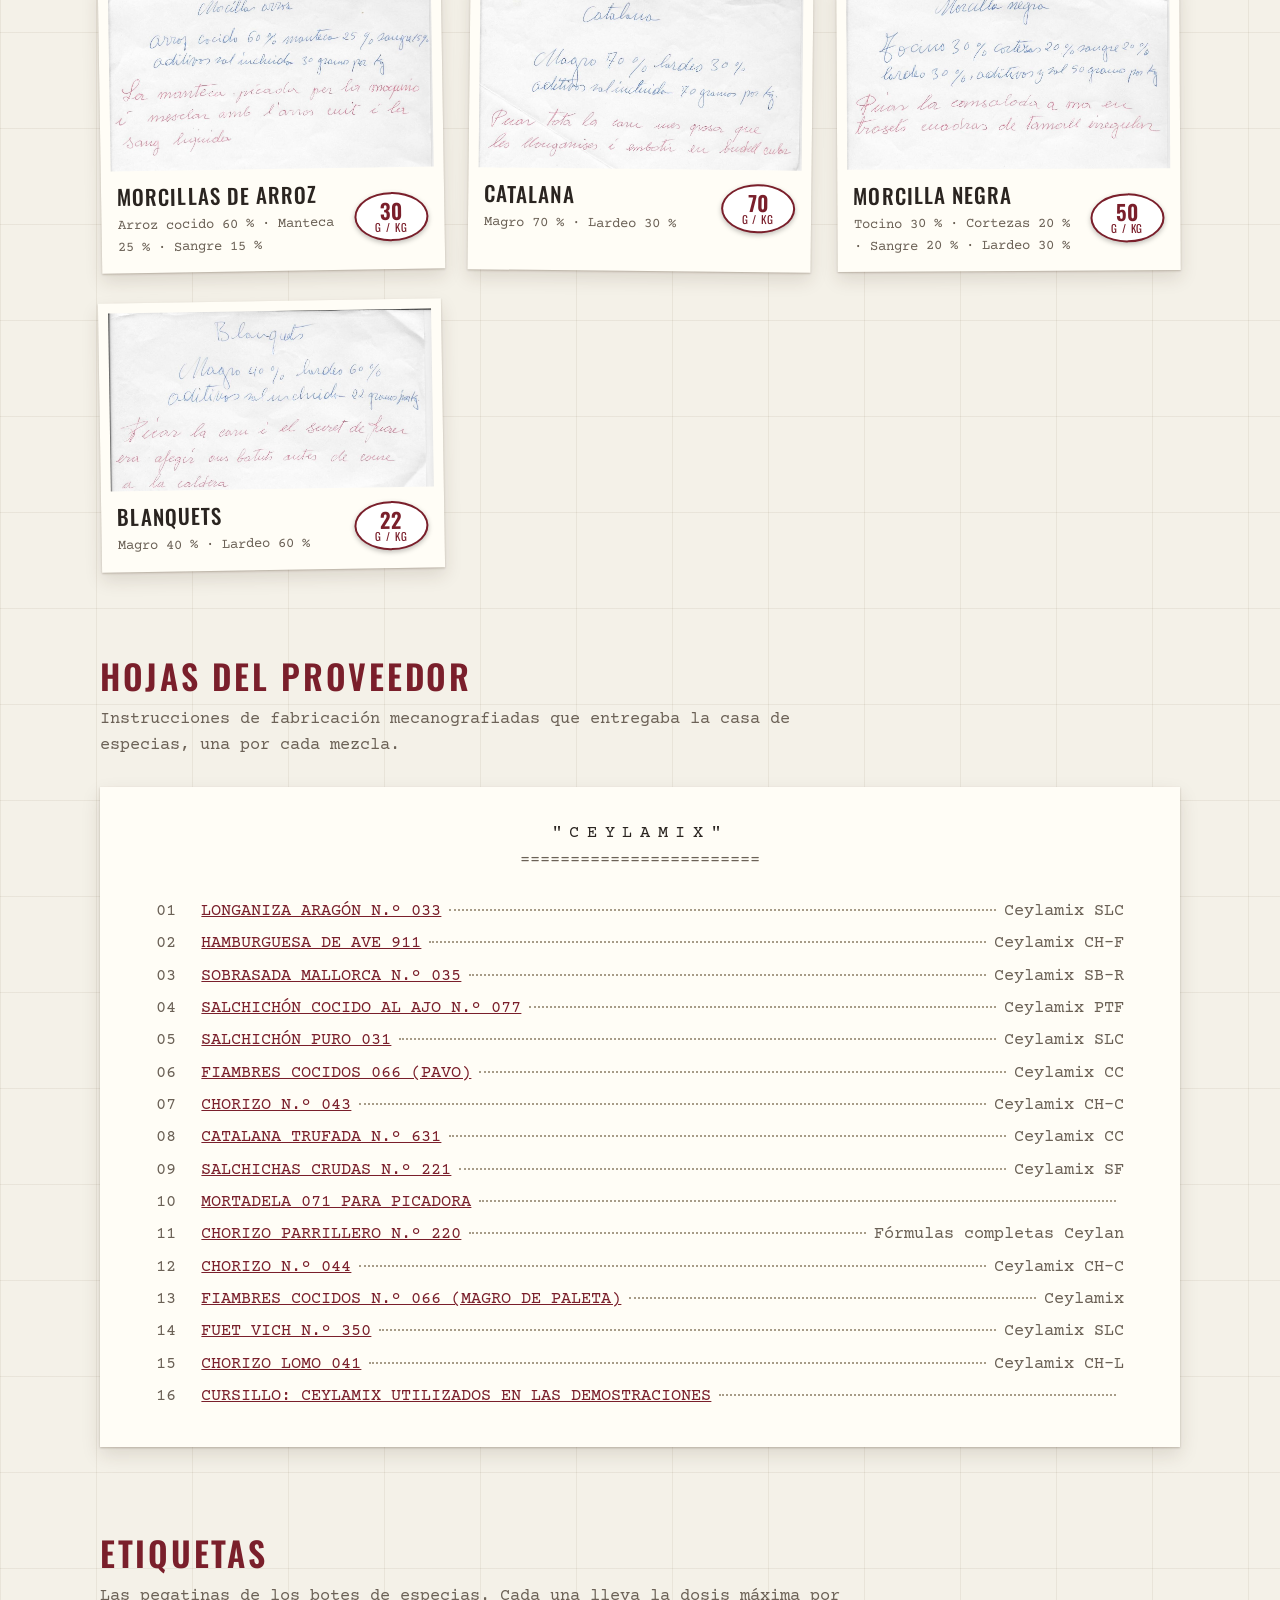
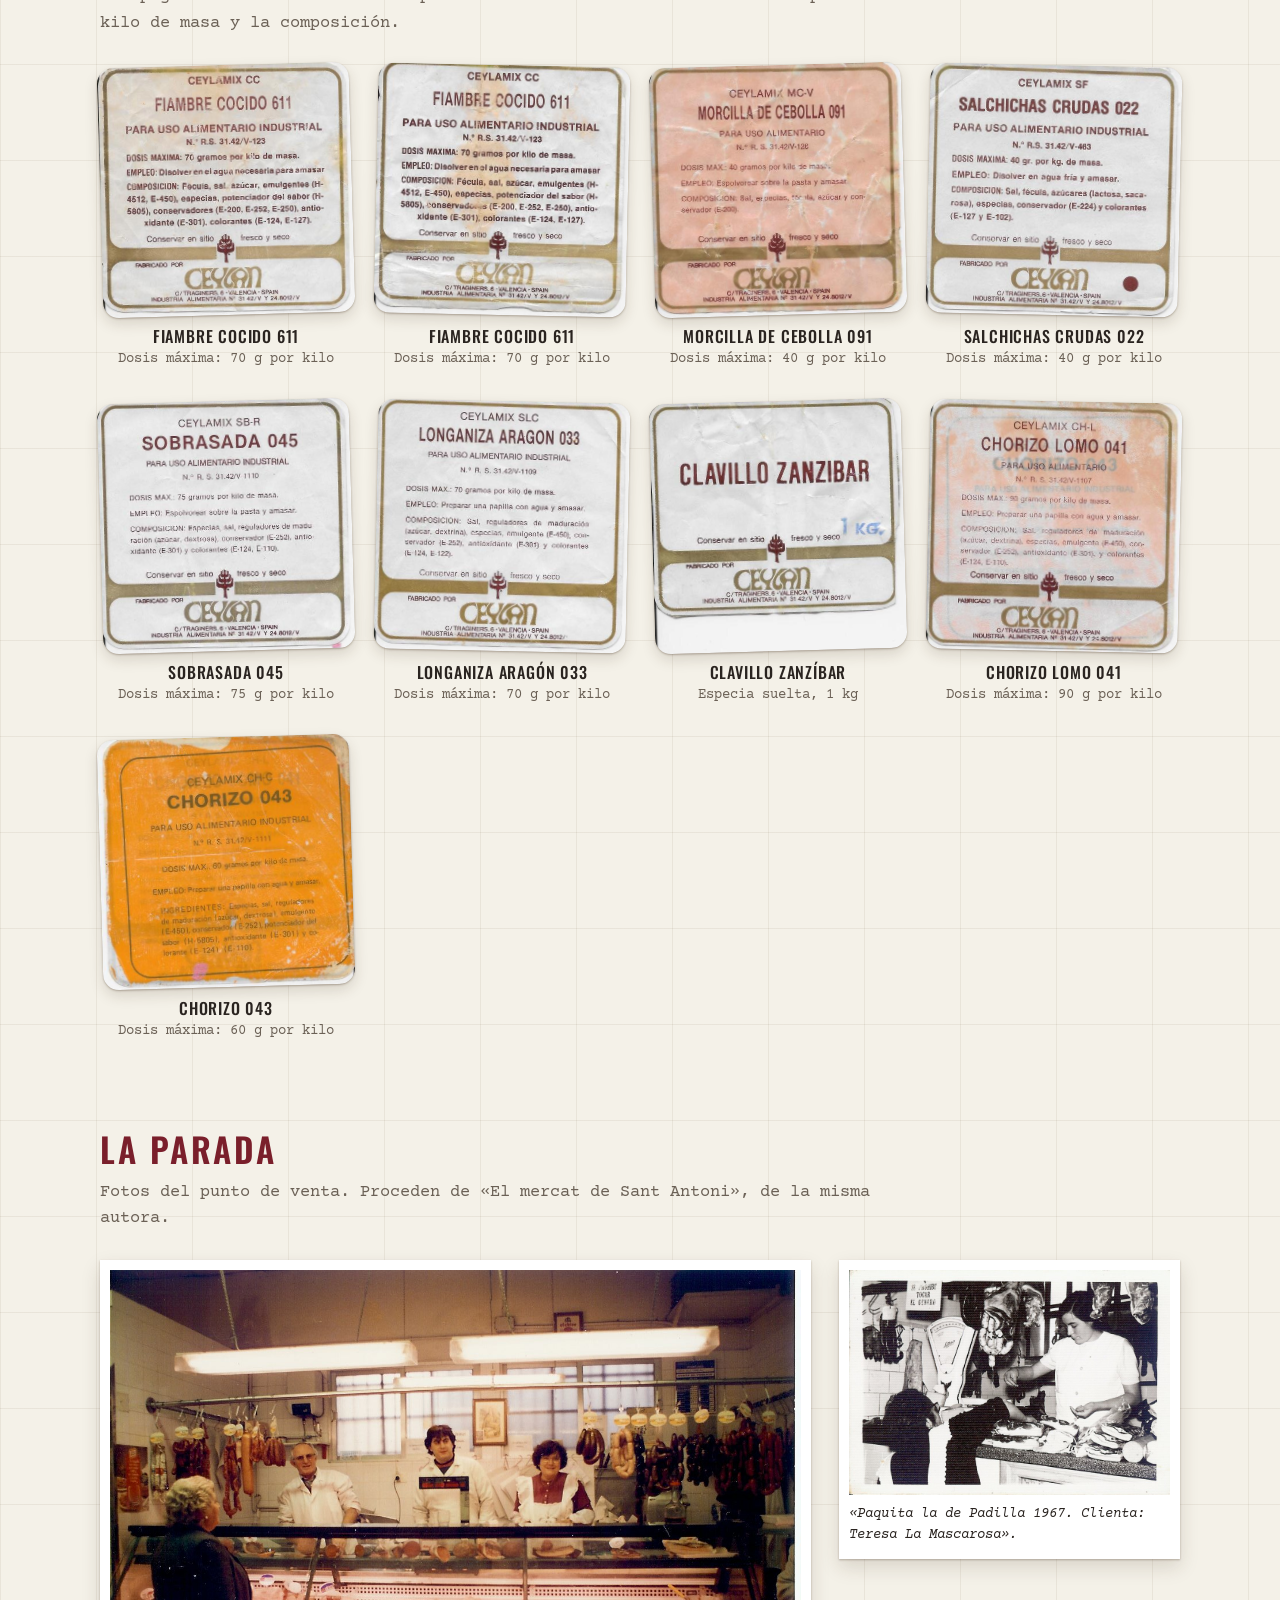
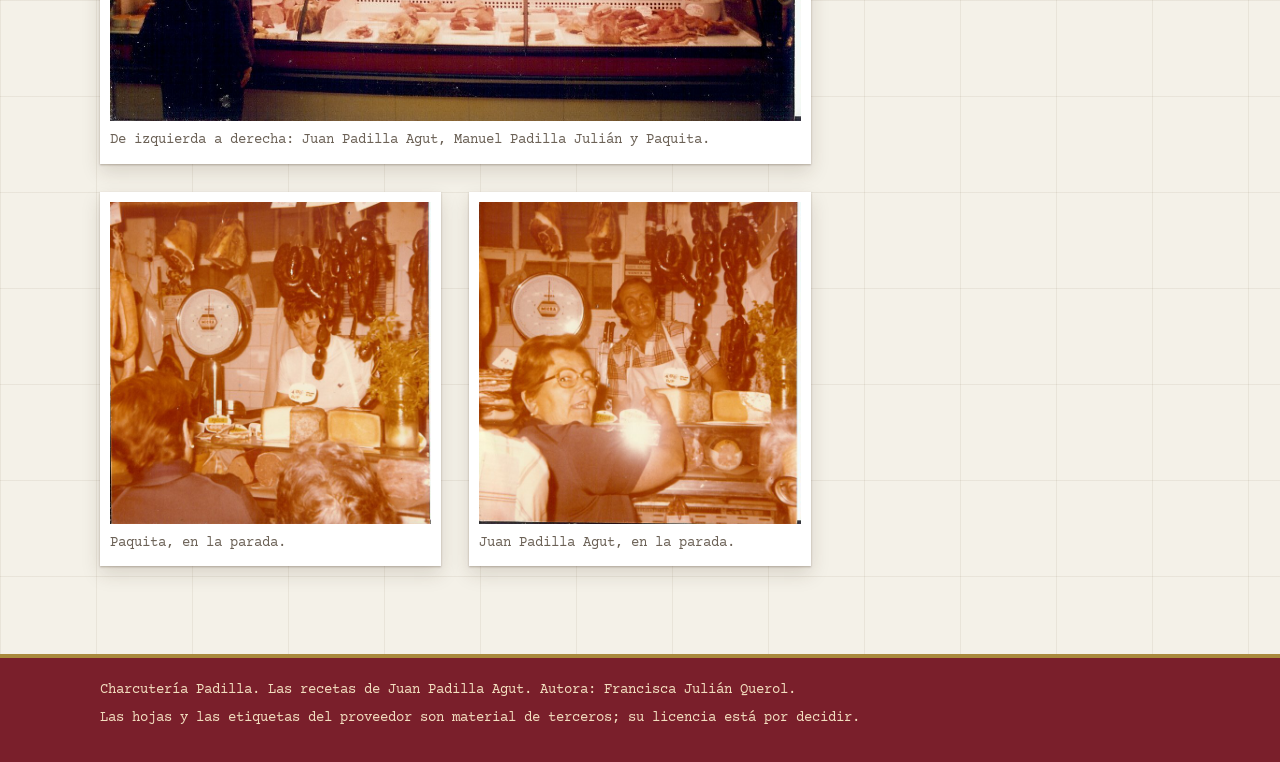
==== commit a8f346e2: "Transcribe las hojas del proveedor y les da ficha (T-13) Las 16 hojas de Ceylan tienen ficha: 15 rec" ====
--- a/maqueta/index.html
+++ b/maqueta/index.html
@@ -71,7 +71,7 @@
     <div class="fotos">
       <figure class="foto ancha"><img src="img/parada9.jpg" alt="La parada vista de frente: tras la vitrina, Juan Padilla Agut, Manuel Padilla Julián y Paquita; delante, una clienta de espaldas." loading="lazy"><figcaption>De izquierda a derecha: Juan Padilla Agut, Manuel Padilla Julián y Paquita.</figcaption></figure>
       <figure class="foto"><img src="img/parada1.jpg" alt="Una mujer joven atiende a una clienta en la parada." loading="lazy"><figcaption><em>«Paquita la de Padilla 1967. Clienta: Teresa La Mascarosa».</em></figcaption></figure>
-      <figure class="foto"><img src="img/parada3.jpg" alt="Una mujer despacha junto a la báscula, entre embutidos colgados." loading="lazy"><figcaption>Sin pie en el original.</figcaption></figure>
+      <figure class="foto"><img src="img/parada3.jpg" alt="Paquita despacha junto a la báscula, entre embutidos colgados." loading="lazy"><figcaption>Paquita, en la parada.</figcaption></figure>
       <figure class="foto"><img src="img/parada4.jpg" alt="Juan Padilla Agut sonríe tras el mostrador mientras una clienta señala los quesos." loading="lazy"><figcaption>Juan Padilla Agut, en la parada.</figcaption></figure>
     </div>
   </div>
--- a/maqueta/estilo.css
+++ b/maqueta/estilo.css
@@ -190,6 +190,11 @@
 .tachado { text-decoration: line-through; text-decoration-color: var(--azul); text-decoration-thickness: 2px; color: var(--tinta-suave); }
 .aviso { font-size: 14px; color: var(--tinta-suave); border-left: 3px solid var(--oro); padding: 2px 0 2px 12px; margin: 18px 0 0; }
 .transcrita p { margin: 0 0 12px; }
+.transcrita .pasos { margin: 0 0 12px; padding-left: 1.6em; }
+.transcrita .pasos li { margin-bottom: 8px; }
+.transcrita .a-mano { font-style: italic; }
+.transcrita .a-mano small { font-style: normal; color: var(--tinta-suave); }
+.transcrita .lineas { margin-bottom: 12px; }
 
 /* la báscula */
 .bascula { margin-top: 30px; background: #fbf7ea; border: 1px solid var(--linea); padding: 18px 20px 16px; }
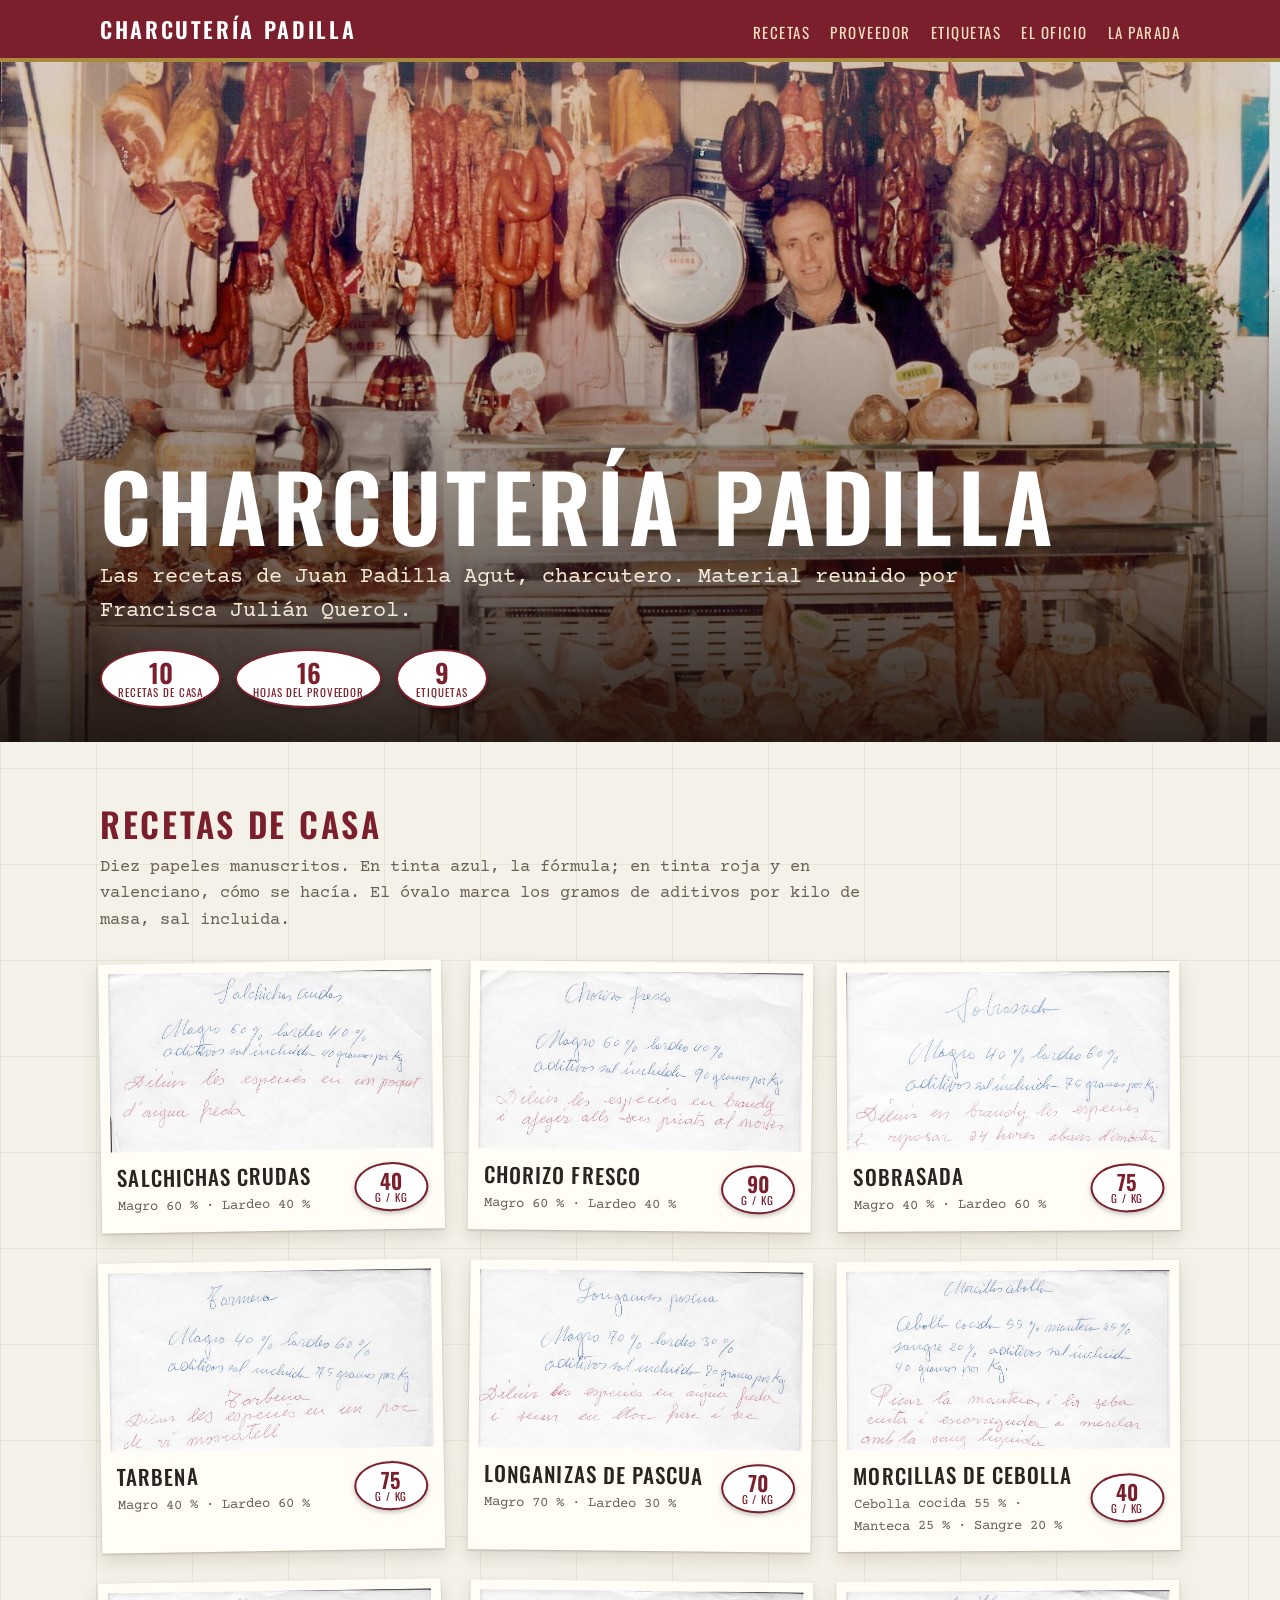
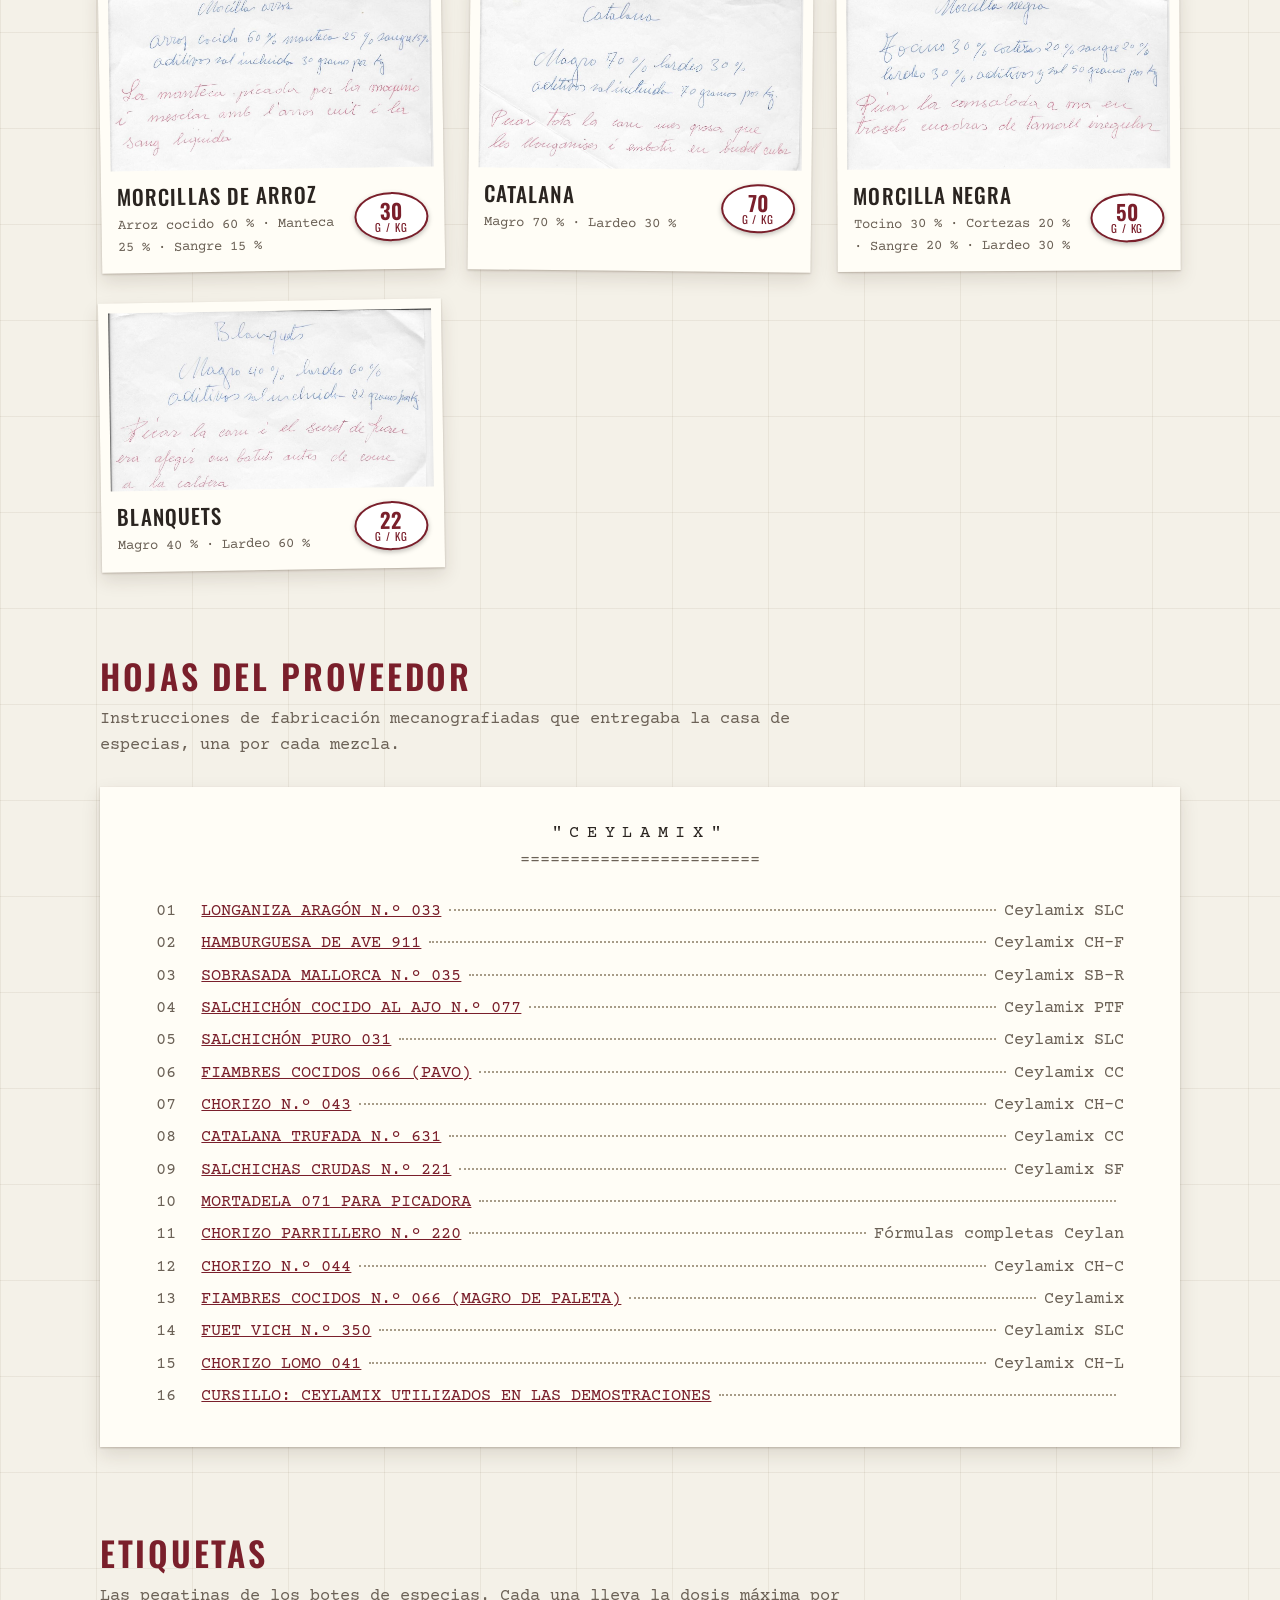
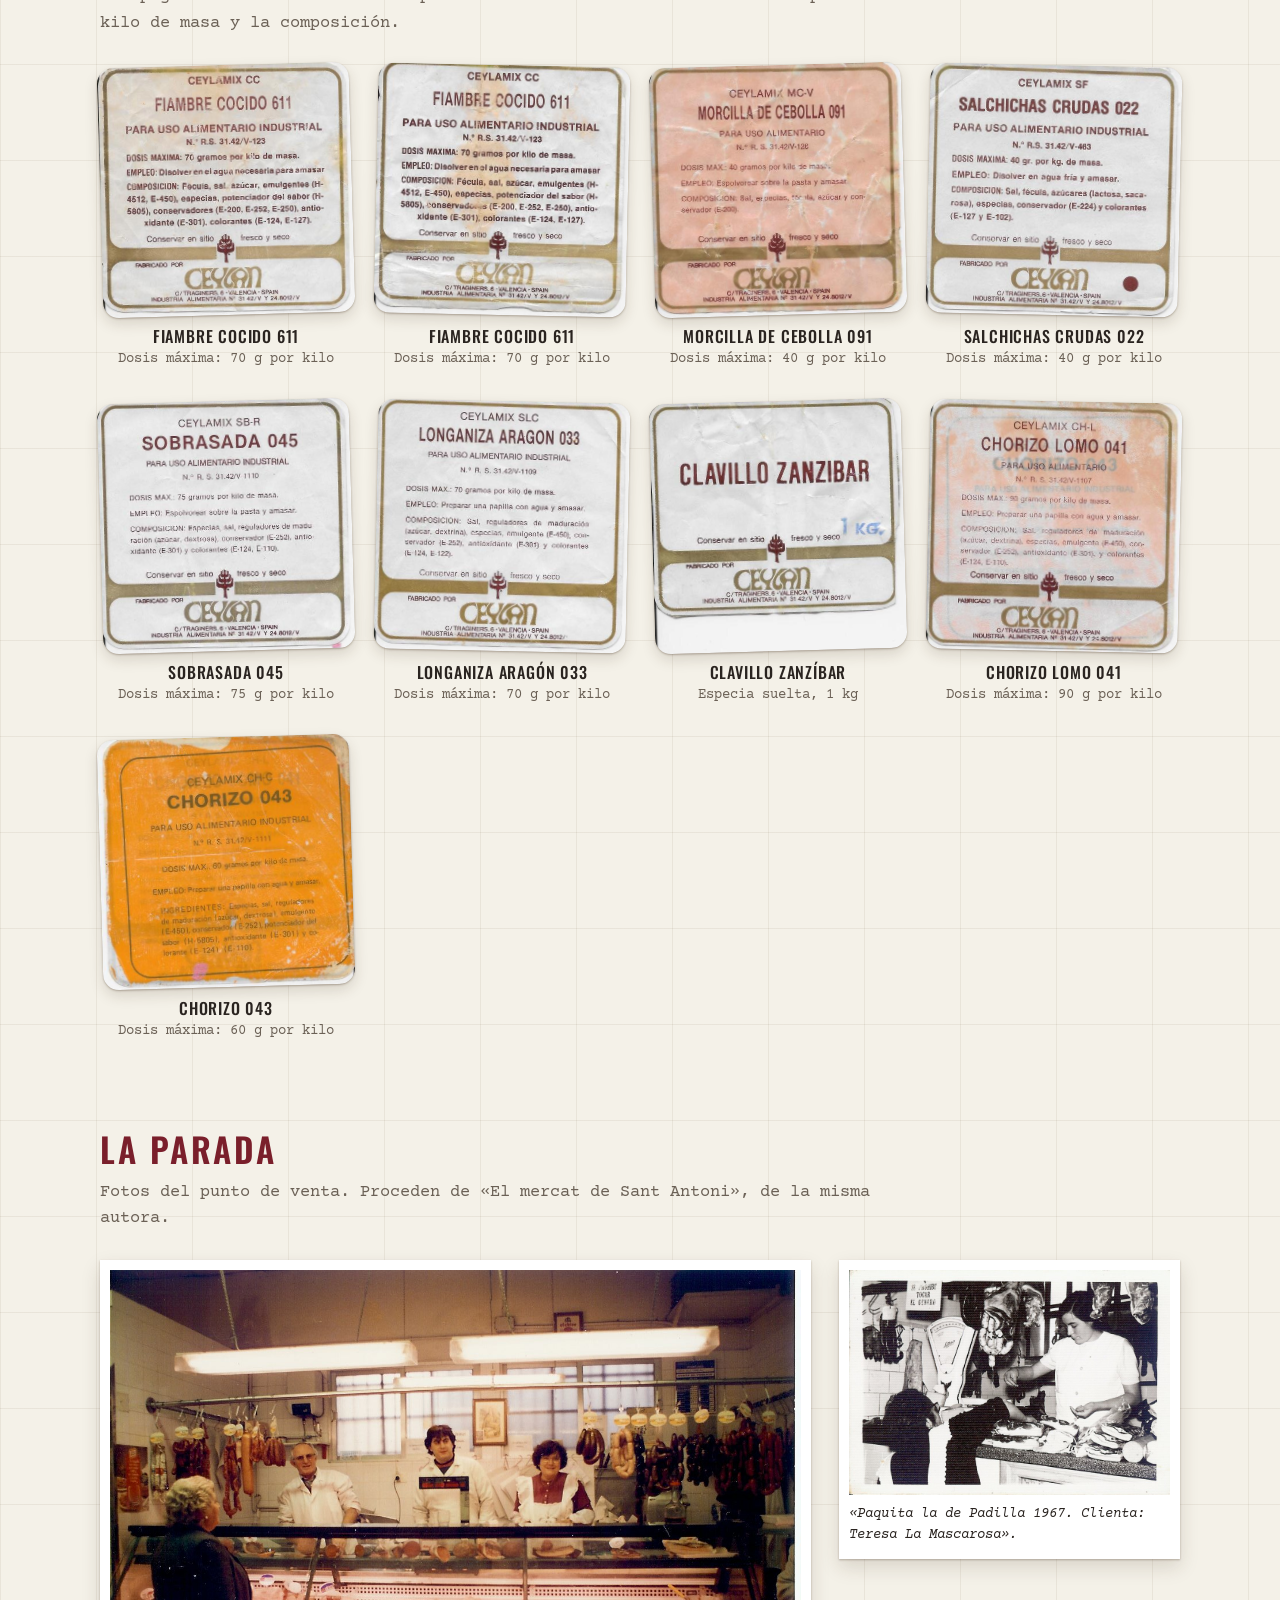
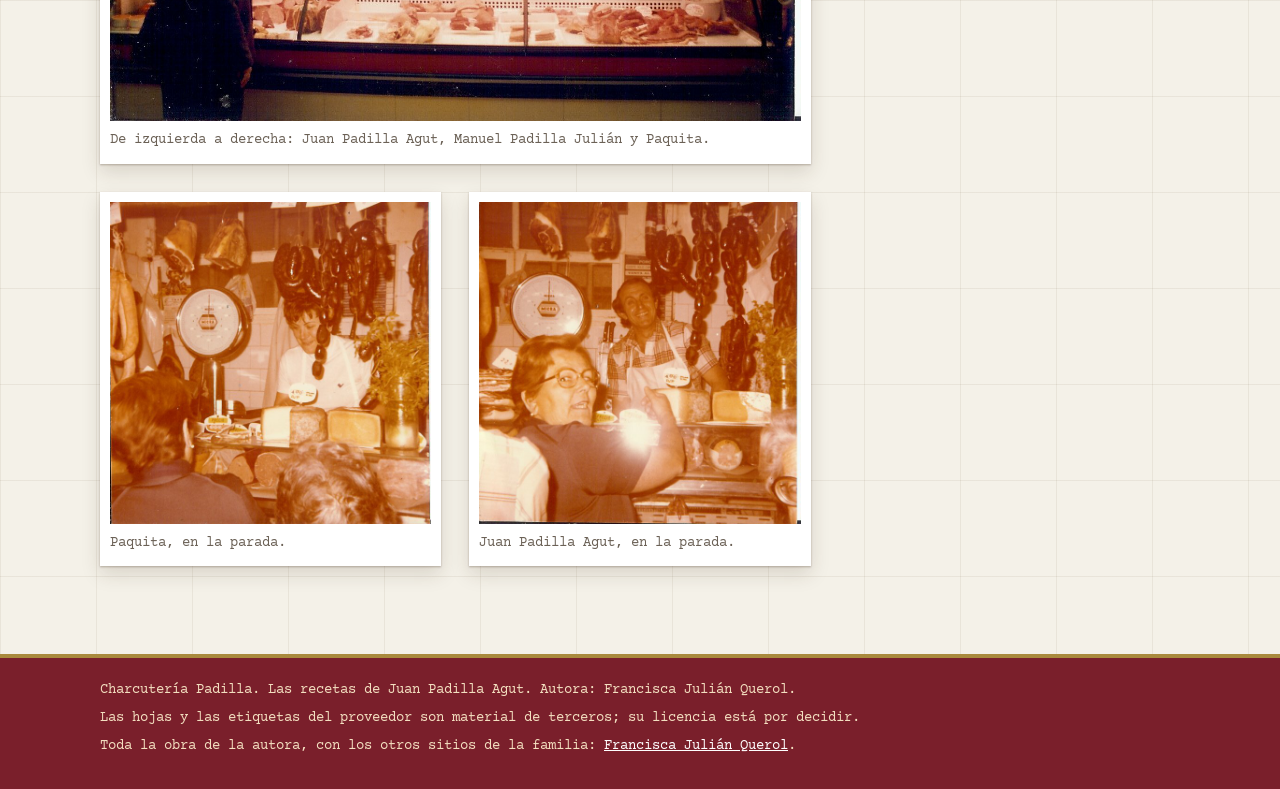
==== commit b750a6c3: "El pie enlaza a la portada franciscajulianquerol.es (T-06) Co-Authored-By: Claude Opus 5.5 <noreply@" ====
--- a/maqueta/index.html
+++ b/maqueta/index.html
@@ -82,6 +82,7 @@
   <div class="caja">
     <p>Charcutería Padilla. Las recetas de Juan Padilla Agut. Autora: Francisca Julián Querol.</p>
     <p>Las hojas y las etiquetas del proveedor son material de terceros; su licencia está por decidir.</p>
+    <p>Toda la obra de la autora, con los otros sitios de la familia: <a href="https://franciscajulianquerol.es/">Francisca Julián Querol</a>.</p>
   </div>
 </footer>
 
--- a/maqueta/estilo.css
+++ b/maqueta/estilo.css
@@ -232,6 +232,7 @@
 footer { margin-top: 64px; background: var(--granate); color: #f3dfc0; border-top: 4px solid var(--oro); font-size: 14px; }
 footer .caja { padding-top: 22px; padding-bottom: 26px; }
 footer p { margin: 0 0 6px; max-width: 60em; }
+footer a { color: #fff; }
 
 @media (prefers-reduced-motion: reduce) {
   * { transition: none !important; scroll-behavior: auto !important; }
